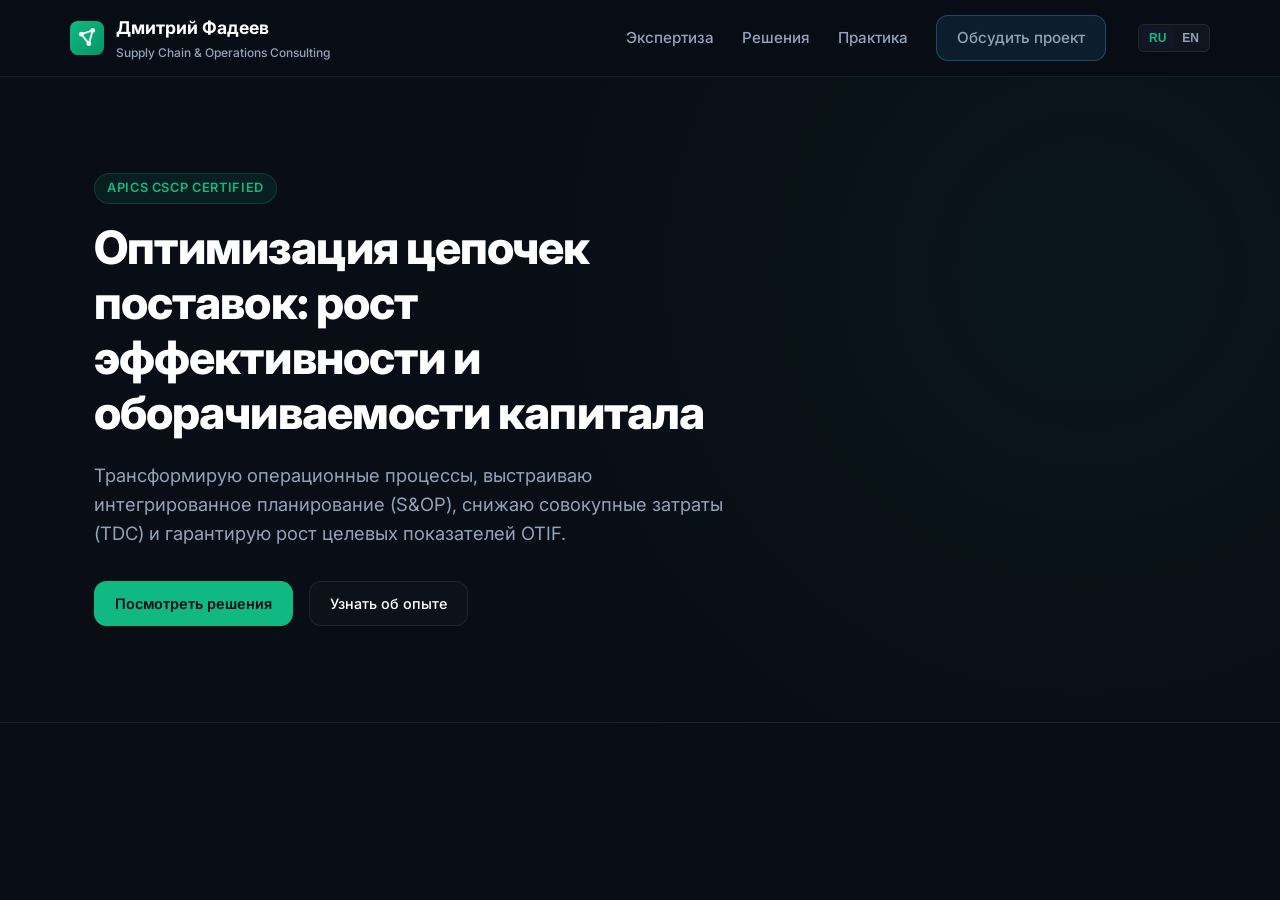
==== index.html @ 3283fcc7 "Update index.html" ====
<!doctype html>
<html lang="ru" data-theme="dark">
<head>
  <meta charset="utf-8">
  <meta name="viewport" content="width=device-width, initial-scale=1.0, maximum-scale=5.0">
  <title>Дмитрий Фадеев — Эксперт по цепочкам поставок | APICS CSCP</title>
  <meta name="description" content="Профессиональный консалтинг в области Supply Chain, S&amp;OP и операционного менеджмента для крупного бизнеса.">
  
  <meta property="og:type" content="website">
  <meta property="og:title" content="Дмитрий Фадеев — Эксперт по цепочкам поставок | APICS CSCP">
  <meta property="og:description" content="Профессиональный консалтинг в области Supply Chain, S&amp;OP и операционного менеджмента для крупного бизнеса.">
  <meta property="og:url" content="https://dmitryfadeev.pro">
  <meta property="og:image" content="https://dmitryfadeev.pro/assets/images/photo.jpg">

  <script type="application/ld+json">
  {
    "@context": "https://schema.org",
    "@type": "Person",
    "name": "Дмитрий Фадеев",
    "jobTitle": "Supply Chain & Operations Consultant",
    "url": "https://dmitryfadeev.pro",
    "sameAs": [
      "https://www.linkedin.com/in/dmitryfadeev/",
      "https://t.me/dmitryfadeevpro"
    ],
    "hasCredential": {
      "@type": "EducationalOccupationalCredential",
      "credentialCategory": "Certification",
      "name": "APICS CSCP (Certified Supply Chain Professional)"
    }
  }
  </script>

  <link rel="icon" href="assets/images/favicon.svg" type="image/svg+xml">
  <link rel="preconnect" href="https://fonts.googleapis.com">
  <link rel="preconnect" href="https://fonts.gstatic.com" crossorigin>
  <link href="https://fonts.googleapis.com/css2?family=Inter:wght@400;500;600;700;800&display=swap" rel="stylesheet">
  
  <link rel="stylesheet" href="assets/style.css">
</head>
<body>

<header class="header">
  <div class="container header__row">
    <div class="brand">
      <svg class="brand__logo" xmlns="http://www.w3.org/2000/svg" viewBox="0 0 36 36" width="36" height="36">
        <rect width="36" height="36" rx="8" fill="url(#grad)" />
        <path d="M12 14 L24 10 L20 24 Z" fill="none" stroke="#ffffff" stroke-width="2" stroke-linejoin="round"/>
        <circle class="node-dot node-1" cx="12" cy="14" r="2.5" fill="#ffffff" />
        <circle class="node-dot node-2" cx="24" cy="10" r="2.5" fill="#ffffff" />
        <circle class="node-dot node-3" cx="20" cy="24" r="2.5" fill="#ffffff" />
        <defs>
          <linearGradient id="grad" x1="0%" y1="0%" x2="100%" y2="100%">
            <stop offset="0%" stop-color="#10b981" />
            <stop offset="100%" stop-color="#059669" />
          </linearGradient>
        </defs>
      </svg>
      <div class="brand__text">
        <strong class="brand__name" data-i18n="brandName">Дмитрий Фадеев</strong>
        <span class="brand__role">Supply Chain &amp; Operations Consulting</span>
      </div>
    </div>
    
    <nav id="nav" class="nav">
      <div class="nav__links">
        <a href="#expertise" data-i18n="navExpertise">Экспертиза</a>
        <a href="#solutions" data-i18n="navSolutions">Решения</a>
        <a href="#practice" data-i18n="navPractice">Практика</a>
        <a href="#contact" class="btn btn--primary" data-i18n="navContact">Обсудить проект</a>
      </div>
    </nav>

    <div class="header__actions">
      <div class="lang-switch" role="group" aria-label="Language switch">
        <button class="lang" data-lang="ru" aria-pressed="true">RU</button>
        <button class="lang" data-lang="en" aria-pressed="false">EN</button>
      </div>
      <button class="burger" aria-label="Открыть меню" aria-expanded="false" aria-controls="nav">
        <span></span><span></span><span></span>
      </button>
    </div>
  </div>
</header>

<main id="main">
  <section class="hero">
    <div class="container hero__grid">
      <div class="hero__text">
        <div class="badge">APICS CSCP Certified</div>
        <h1 data-i18n="heroTitle">Оптимизация цепочек поставок: рост эффективности и оборачиваемости капитала</h1>
        <p class="lead" data-i18n="heroLead">Трансформирую операционные процессы, выстраиваю интегрированное планирование (S&amp;OP), снижаю совокупные затраты (TDC) и гарантирую рост целевых показателей OTIF.</p>
        <div class="hero__actions">
          <a href="#solutions" class="btn btn--accent" data-i18n="heroBtn">Посмотреть решения</a>
          <a href="#expertise" class="btn" data-i18n="heroBtnSub">Узнать об опыте</a>
        </div>
      </div>
      <div class="hero__media">
        <img src="assets/images/photo.jpg" alt="Дмитрий Фадеев" class="photo small" loading="eager" width="4
---- assets/style.css ----
:root {
  --bg: #090d16;
  --panel: #111726;
  --panel-hover: #151e33;
  --text: #f1f5f9;
  --muted: #94a3b8;
  --brand: #10b981; /* Изумрудный APICS */
  --accent: #38bdf8; /* Стальной синий */
  --border: rgba(255, 255, 255, 0.08);
  --radius: 12px;
  --shadow: 0 10px 30px rgba(0, 0, 0, 0.5);
  --transition: all 0.25s cubic-bezier(0.16, 1, 0.3, 1);
}

* { 
  box-sizing: border-box; 
  -webkit-tap-highlight-color: transparent;
}

html, body {
  width: 100%;
  max-width: 100%;
  overflow-x: hidden; /* Блокировка горизонтального скролла */
  margin: 0;
  padding: 0;
  background-color: var(--bg);
  color: var(--text);
  font-family: "Inter", system-ui, -apple-system, BlinkMacSystemFont, sans-serif;
  font-size: 16px;
  line-height: 1.6;
  -webkit-font-smoothing: antialiased;
}

/* Безопасное отключение скролла фона мобильного меню */
body.no-scroll { 
  overflow: hidden; 
}
html:has(body.no-scroll) {
  overflow: hidden;
}

a { color: var(--accent); text-decoration: none; transition: var(--transition); }
a:hover { color: var(--brand); }

.container { 
  max-width: 1140px; 
  margin: 0 auto; 
  padding: 0 24px; 
  width: 100%;
}

/* Шапка сайта */
.header {
  position: sticky;
  top: 0;
  background: rgba(9, 13, 22, 0.85);
  backdrop-filter: blur(20px);
  -webkit-backdrop-filter: blur(20px);
  border-bottom: 1px solid var(--border);
  z-index: 100;
  width: 100%;
}
.header__row { display: flex; justify-content: space-between; align-items: center; padding: 14px 0; }
.brand { display: flex; align-items: center; gap: 12px; max-width: 50%; min-width: 0; }
.brand__logo { width: 34px; height: 34px; flex-shrink: 0; }
.brand__text { min-width: 0; }
.brand__name { display: block; font-size: 1.1rem; font-weight: 700; color: #fff; white-space: nowrap; overflow: hidden; text-overflow: ellipsis; }
.brand__role { color: var(--muted); font-size: 0.75rem; font-weight: 500; display: block; margin-top: 1px; white-space: nowrap; overflow: hidden; text-overflow: ellipsis; }

/* Контейнер элементов управления в шапке (языки и бургер) */
.header__actions {
  display: flex;
  align-items: center;
  gap: 16px;
  flex-shrink: 0;
  z-index: 102;
}

/* Навигация десктоп */
.nav { display: flex; gap: 32px; align-items: center; margin-left: auto; margin-right: 32px; }
.nav__links { display: flex; gap: 28px; align-items: center; }
.nav__links a { color: var(--muted); font-weight: 500; font-size: 0.95rem; white-space: nowrap; }
.nav__links a:hover { color: #fff; }

/* Кнопки */
.btn {
  display: inline-flex;
  align-items: center;
  justify-content: center;
  padding: 10px 20px;
  border-radius: var(--radius);
  border: 1px solid var(--border);
  background: rgba(255,255,255,0.02);
  color: #fff;
  font-size: 0.9rem;
  font-weight: 500;
  cursor: pointer;
  transition: var(--transition);
  white-space: nowrap;
}
.btn:hover { background: rgba(255,255,255,0.08); border-color: var(--muted); }
.btn--primary { background: rgba(56, 189, 248, 0.1); border-color: rgba(56, 189, 248, 0.3); color: var(--accent); }
.btn--primary:hover { background: var(--accent); color: var(--bg); border-color: var(--accent); }
.btn--accent { background: var(--brand); border-color: var(--brand); color: var(--bg); font-weight: 600; }
.btn--accent:hover { background: #34d399; border-color: #34d399; transform: translateY(-1px); }

/* Переключатель языков */
.lang-switch { display: flex; background: rgba(255,255,255,0.04); padding: 2px; border-radius: 6px; border: 1px solid var(--border); flex-shrink: 0; }
.lang { background: transparent; border: none; color: var(--muted); cursor: pointer; font-size: 0.75rem; font-weight: 700; padding: 4px 8px; border-radius: 4px; }
.lang[aria-pressed="true"] { background: var(--panel); color: var(--brand); }

/* Кнопка-Бургер */
.burger { 
  display: none; 
  flex-direction: column; 
  justify-content: space-between; 
  width: 24px; 
  height: 18px; 
  background: transparent; 
  border: none; 
  cursor: pointer; 
  padding: 0; 
  z-index: 101; 
  flex-shrink: 0;
}
.burger span { width: 100%; height: 2px; background-color: #fff; transition: var(--transition); transform-origin: left center; }
.burger.open span:nth-child(1) { transform: rotate(45deg) translateY(-2px); }
.burger.open span:nth-child(2) { opacity: 0; transform: scale(0); }
.burger.open span:nth-child(3) { transform: rotate(-45deg) translateY(2px); }

/* Hero Секция */
.hero { padding: 96px 0; background: radial-gradient(circle at 85% 30%, rgba(16, 185, 129, 0.05), transparent 50%); border-bottom: 1px solid var(--border); overflow: hidden; }
.hero__grid { display: grid; grid-template-columns: 1.25fr 0.75fr; gap: 48px; align-items: center; }
.badge { display: inline-block; background: rgba(16, 185, 129, 0.1); border: 1px solid rgba(16, 185, 129, 0.2); color: var(--brand); font-size: 0.8rem; font-weight: 600; text-transform: uppercase; letter-spacing: 0.05em; padding: 4px 12px; border-radius: 20px; margin-bottom: 16px; }
.hero h1 { font-size: clamp(26px, 4.2vw, 46px); font-weight: 800; line-height: 1.2; color: #fff; margin: 0 0 20px 0; letter-spacing: -0.02em; }
.lead { font-size: 1.15rem; color: var(--muted); margin: 0 0 32px 0; }
.hero__actions { display: flex; gap: 16px; flex-wrap: wrap; }

/* Фотография в блоке Hero */
.photo { width: 100%; height: auto; border-radius: var(--radius); border: 1px solid var(--border); box-shadow: var(--shadow); }
.photo.small {
  max-width: 380px;
  width: 100%;
  justify-self: center;
  border-radius: var(--radius);
  border: 1px solid var(--border);
  box-shadow: var(--shadow);
  
  /* Программная посадка фотографии в общую темную палитру сайта */
  filter: contrast(1.05) brightness(0.95) saturate(0.95);
  background-color: var(--panel);
  transition: var(--transition);
}

/* Эффект легкого объема и свечения при наведении на Hero-блок */
.hero:hover .photo.small {
  transform: translateY(-2px);
  border-color: rgba(56, 189, 248, 0.2);
  box-shadow: 0 15px 40px rgba(0, 0, 0, 0.7), 0 0 20px rgba(16, 185, 129, 0.05);
}

/* Общие секции */
.section { padding: 96px 0; overflow: hidden; }
.section.alt { background-color: #0d1321; border-top: 1px solid var(--border); border-bottom: 1px solid var(--border); }
.section h2 { font-size: 2.2rem; font-weight: 800; color: #fff; margin: 0 0 48px 0; letter-spacing: -0.01em; position: relative; }
.section h2::after { content: ''; position: absolute; left: 0; bottom: -10px; width: 32px; height: 3px; background: var(--brand); }

/* Экспертиза */
.expertise-grid { display: grid; grid-template-columns: 1fr 1fr; gap: 48px; align-items: center; }
.expertise-text p { font-size: 1.1rem; color: #cbd5e1; margin: 0 0 24px 0; }
.certification-badge { background: var(--panel); border: 1px solid var(--border); padding: 20px; border-radius: var(--radius); border-left: 4px solid var(--brand); font-size: 0.95rem; }
.stats-grid { display: grid; grid-template-columns: 1fr 1fr; gap: 16px; }
.stat-card { background: var(--panel); border: 1px solid var(--border); padding: 24px; border-radius: var(--radius); text-align: center; }
.stat-num { display: block; font-size: 2.2rem; font-weight: 800; color: var(--accent); margin-bottom: 4px; }
.stat-desc { font-size: 0.85rem; color: var(--muted); font-weight: 500; text-transform: uppercase; letter-spacing: 0.02em; }

/* Карточки решений */
.cards { display: grid; grid-template-columns: repeat(3, 1fr); gap: 24px; }
.card { background: var(--panel); border: 1px solid var(--border); border-radius: var(--radius); padding: 32px; transition: var(--transition); display: flex; flex-direction: column; gap: 16px; min-width: 0; }
.card:hover { transform: translateY(-4px); border-color: rgba(56, 189, 248, 0.25); background: var(--panel-hover); box-shadow: var(--shadow); }
.card__header { display: flex; align-items: center; gap: 12px; }
.card__icon { font-size: 1.5rem; flex-shrink: 0; }
.card h3 { margin: 0; font-size: 1.25rem; font-weight: 700; color: #fff; letter-spacing: -0.01em; }
.card__text { margin: 0; font-size: 0.95rem; color: #cbd5e1; line-height: 1.5; }

/* Блог */
.blog-cards .card { cursor: pointer; }
.blog-cards .card h3 { color: var(--accent); }
.blog-cards .card:hover h3 { color: #fff; }
.post-meta { color: var(--muted); font-size: 0.8rem; font-weight: 600; text-transform: uppercase; letter-spacing: 0.05em; margin: 0; }

/* Блок контактов (CTA) */
.cta-block { display: grid; grid-template-columns: 1fr 1fr; gap: 48px; align-items: center; background: var(--panel); border: 1px solid var(--border); padding: 48px; border-radius: var(--radius); }
.cta-text h2 { margin-bottom: 16px; }
.cta-text h2::after { display: none; }
.cta-text p { margin: 0; color: #cbd5e1; font-size: 1.1rem; }
.contacts-wrapper { font-style: normal; min-width: 0; }
.contacts-list { list-style: none; padding: 0; margin: 0; display: flex; flex-direction: column; gap: 16px; }
.contacts-list li { min-width: 0; overflow: hidden; text-overflow: ellipsis; }
.contacts-list li a { font-size: 1.15rem; font-weight: 600; color: #fff; display: inline-flex; align-items: center; gap: 12px; max-width: 100%; }
.contacts-list li a:hover { color: var(--accent); }

/* Модальные окна (Блог) */
.modal { position: fixed; inset: 0; background: rgba(5, 8, 15, 0.85); backdrop-filter: blur(12px); display: none; align-items: center; justify-content: center; padding: 16px; z-index: 200; }
.modal[aria-hidden="false"] { display: flex; }
.modal__dialog { max-width: 740px; width: 100%; background: var(--panel); border: 1px solid var(--border); border-radius: var(--radius); padding: 40px; position: relative; max-height: 85vh; overflow-y: auto; box-shadow: var(--shadow); }
.modal__close { position: absolute; top: 16px; right: 16px; background: transparent; border: none; color: var(--muted); font-size: 28px; cursor: pointer; line-height: 1; }
.modal__close:hover { color: #fff; }

/* Футер */
.footer { border-top: 1px solid var(--border); padding: 24px 0; color: var(--muted); font-size: 0.85rem; background: #060910; width: 100%; }
.footer__row-bot { display: flex; justify-content: space-between; align-items: center; gap: 16px; }

/* ---------------------------------------------------------------------- */
/* МЕДИА-ЗАПРОСЫ: ПОЛНАЯ АДАПТИВНОСТЬ И ИСПРАВЛЕНИЕ ВЫЛЕТОВ               */
/* ---------------------------------------------------------------------- */

@media (max-width: 1024px) {
  .hero__grid { grid-template-columns: 1fr; text-align: center; gap: 40px; }
  .hero__actions { justify-content: center; }
  .photo.small { max-width: 320px; }
  
  .expertise-grid { grid-template-columns: 1fr; gap: 40px; }
  .stats-grid { gap: 16px; }
  
  .cards { grid-template-columns: repeat(2, 1fr); gap: 20px; }
  
  .cta-block { grid-template-columns: 1fr; text-align: center; gap: 32px; padding: 32px; }
  .contacts-list { align-items: center; }
  
  .section h2::after { left: 50%; transform: translateX(-50%); }
}

@media (max-width: 768px) {
  .section { padding: 64px 0; }
  .burger { display: flex; }
  
  /* Корректируем пропорции шапки на планшетах, чтобы текст и меню не дрались за пиксели */
  .brand {
    max-width: 65%; /* Даем больше места под текстовый заголовок */
    flex-shrink: 1;  /* Разрешаем названию бренда сжиматься */
  }

  .header__actions {
    gap: 10px; /* Сужаем отступ между языками и бургером */
    flex-shrink: 0; /* Запрещаем кнопкам меню сжиматься или переноситься */
  }
  
  /* Мобильное меню: выдвижная панель справа */
  .nav { 
    position: fixed; 
    top: 0; 
    right: -100%; 
    width: 290px; 
    height: 100vh; 
    background: #0b111e; 
    border-left: 1px solid var(--border); 
    flex-direction: column; 
    align-items: stretch; 
    padding: 90px 24px 40px 24px; 
    gap: 36px; 
    box-shadow: var(--shadow);
    transition: right 0.3s cubic-bezier(0.16, 1, 0.3, 1);
    z-index: 100;
    margin: 0;
  }
  .nav.open { right: 0; }
  
  /* Увеличение области клика (Touch Targets) для мобильных пользователей */
  .nav__links { flex-direction: column; align-items: flex-start; gap: 16px; width: 100%; }
  .nav__links a { font-size: 1.1rem; width: 100%; display: block; padding: 12px 0; }
  .nav__links .btn { text-align: center; width: 100%; padding: 14px; margin-top: 4px; display: flex; }
  
  .lang-switch { justify-content: center; width: auto; margin-top: 0; padding: 2px; }
  .lang { flex: none; padding: 4px 8px; font-size: 0.75rem; }

  .footer__row-bot { flex-direction: column; text-align: center; gap: 8px; }
}

@media (max-width: 640px) {
  .container { padding: 0 16px; }
  .hero { padding: 48px 0 32px 0; }
  .hero h1 { font-size: 24px; }
  .lead { font-size: 1rem; margin-bottom: 24px; }
  .hero__actions { flex-direction: column; gap: 10px; width: 100%; }
  .hero__actions .btn { width: 100%; }
  
  .section h2 { font-size: 1.6rem; margin-bottom: 36px; }
  
  .stats-grid { grid-template-columns: 1fr; gap: 12px; width: 100%; }
  .stat-card { padding: 20px; }
  
  .cards { grid-template-columns: 1fr; gap: 16px; width: 100%; }
  .card { padding: 20px; }
  
  .modal__dialog { padding: 32px 16px 24px 16px; }
  .cta-block { padding: 24px 16px; }
  
  /* Перенос контактов на узких экранах без поломки верстки */
  .contacts-list li a { font-size: 1rem; flex-wrap: wrap; justify-content: center; word-break: break-word; }

  /* Жёсткие правила безопасности для заголовка на смартфонах */
  .brand {
    max-width: 60%;
    gap: 8px; /* Немного прижимаем логотип к тексту */
  }
  
  .brand__logo {
    width: 30px;  /* Компактный логотип */
    height: 30px;
  }

  .brand__name {
    font-size: 0.95rem; /* Аккуратный размер шрифта для мобильных */
    white-space: nowrap;
    overflow: hidden;
    text-overflow: ellipsis; /* Защита: уходит в три точки в экстремальных условиях, не ломая шапку */
  }

  .brand__role {
    font-size: 0.65rem; /* Компактное описание роли под именем */
  }
  
  .lang {
    padding: 4px 6px;
    font-size: 0.7rem;
  }
}

/* --- Микроанимация логотипа «Узлы сети» при наведении (Десктоп) --- */
.node-dot {
  transition: r 0.3s ease, fill 0.3s ease;
}

.brand__logo:hover .node-dot {
  animation: supplyPulse 1.8s infinite ease-in-out;
}

.brand__logo:hover .node-1 {
  animation-delay: 0s;
}
.brand__logo:hover .node-2 {
  animation-delay: 0.4s;
}
.brand__logo:hover .node-3 {
  animation-delay: 0.8s;
}

@keyframes supplyPulse {
  0%, 100% {
    r: 2.5;
    fill: #ffffff;
  }
  50% {
    r: 3.8;
    fill: var(--accent); /* Вспышка стального синего акцента */
  }
}
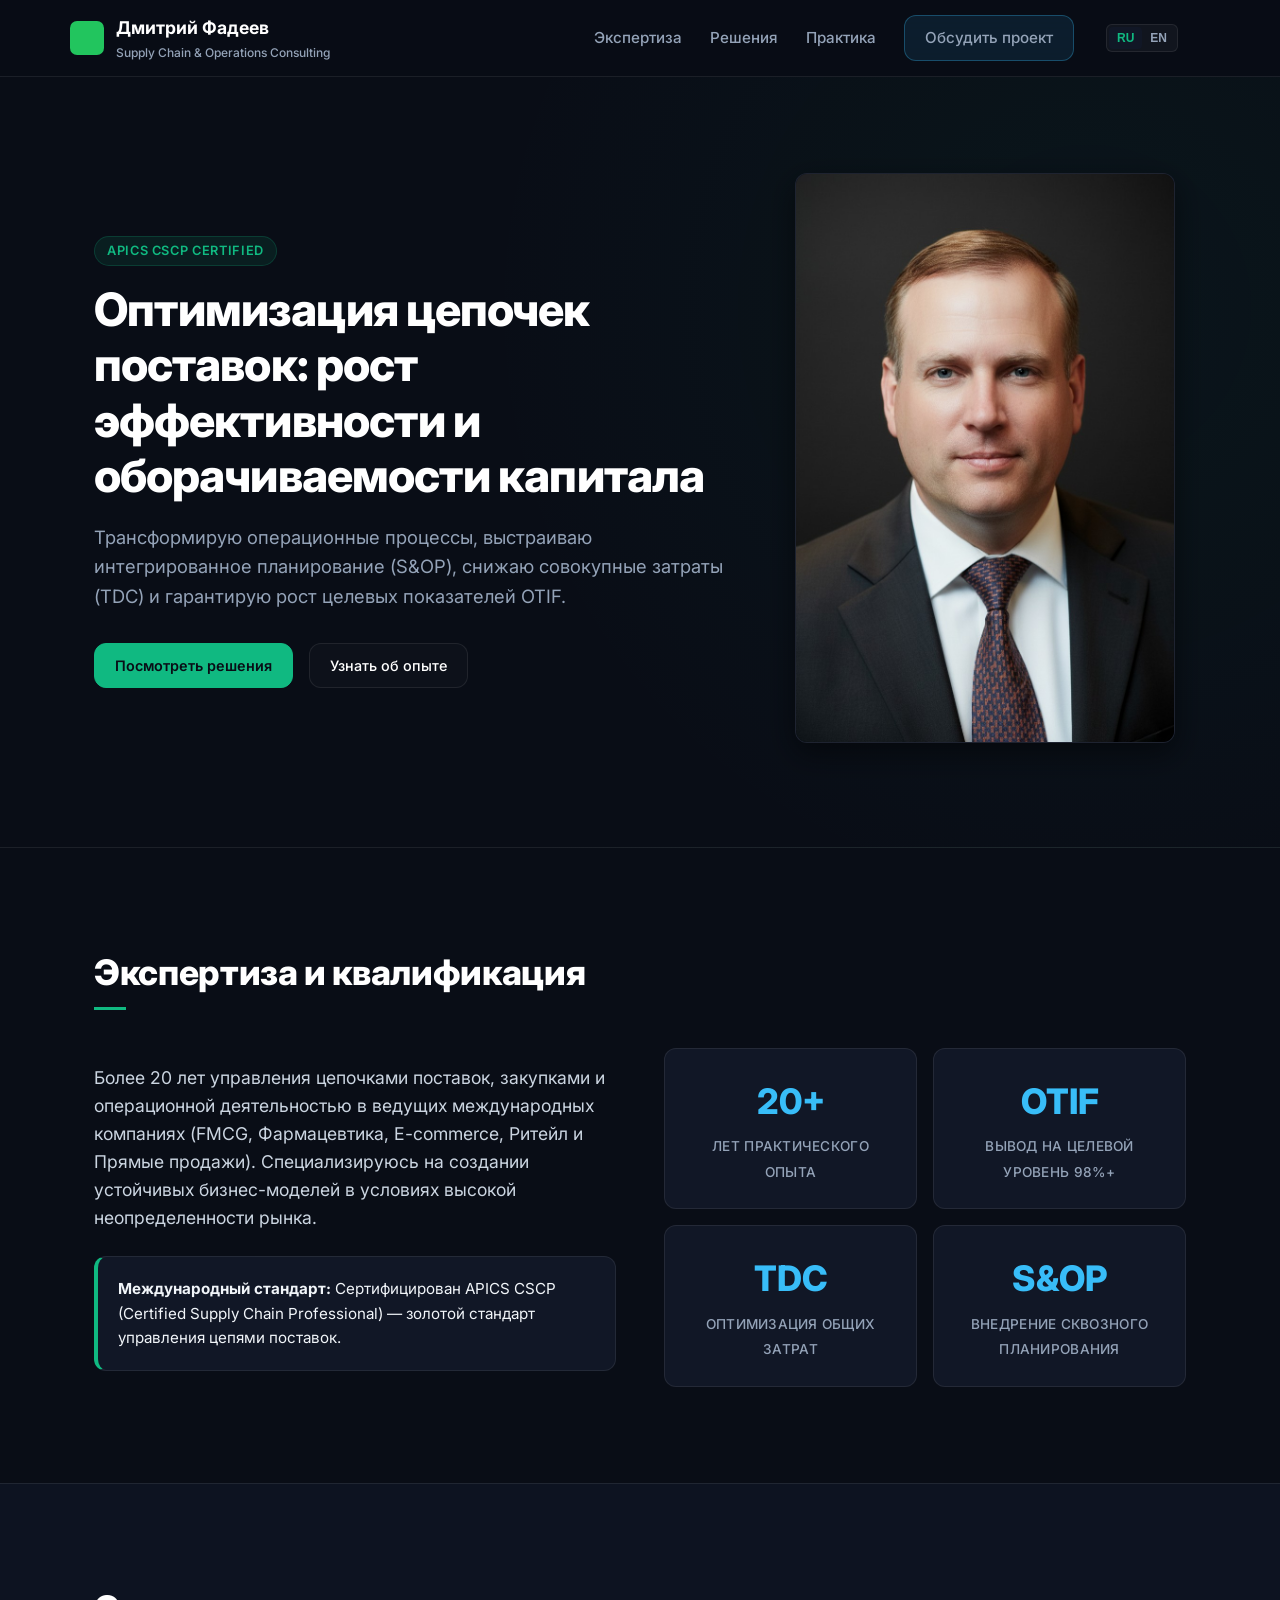
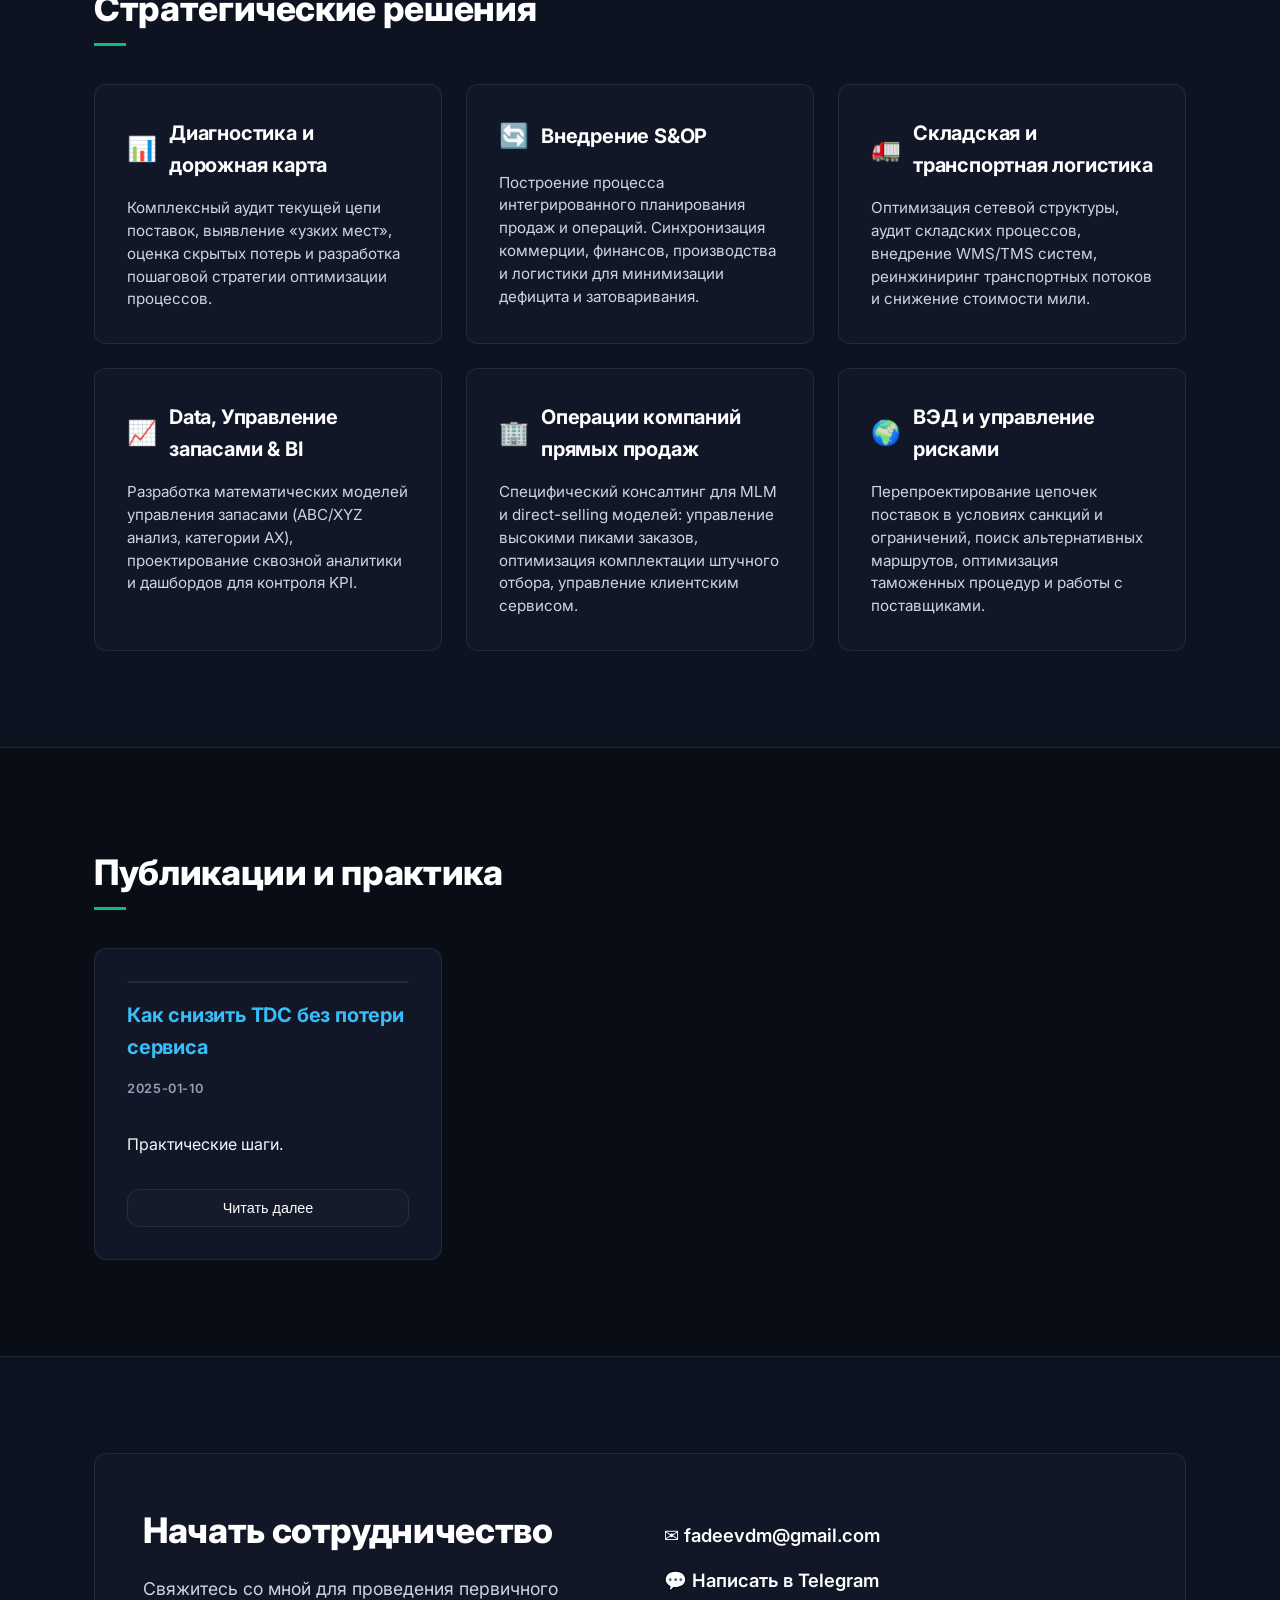
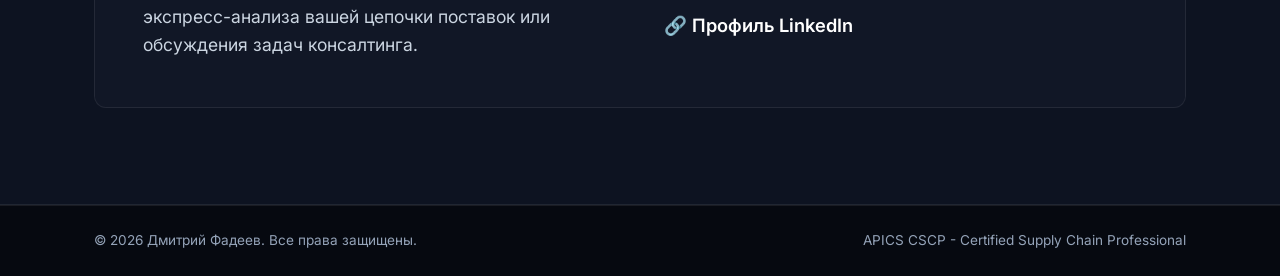
==== commit 585b72f0: "Add files via upload" ====
--- a/index.html
+++ b/index.html
@@ -2,36 +2,27 @@
 <html lang="ru" data-theme="dark">
 <head>
   <meta charset="utf-8">
-  <meta name="viewport" content="width=device-width, initial-scale=1.0, maximum-scale=5.0">
+  <meta name="viewport" content="width=device-width,initial-scale=1">
   <title>Дмитрий Фадеев — Эксперт по цепочкам поставок | APICS CSCP</title>
   <meta name="description" content="Профессиональный консалтинг в области Supply Chain, S&amp;OP и операционного менеджмента для крупного бизнеса.">
   
+  <!-- Open Graph / Facebook / LinkedIn -->
   <meta property="og:type" content="website">
-  <meta property="og:title" content="Дмитрий Фадеев — Эксперт по цепочкам поставок | APICS CSCP">
-  <meta property="og:description" content="Профессиональный консалтинг в области Supply Chain, S&amp;OP и операционного менеджмента для крупного бизнеса.">
-  <meta property="og:url" content="https://dmitryfadeev.pro">
+  <meta property="og:url" content="https://dmitryfadeev.pro/">
+  <meta property="og:title" content="Дмитрий Фадеев — Консалтинг в Supply Chain">
+  <meta property="og:description" content="Оптимизация цепочек поставок, внедрение S&amp;OP, снижение TDC, повышение OTIF. 20+ лет опыта.">
   <meta property="og:image" content="https://dmitryfadeev.pro/assets/images/photo.jpg">
 
-  <script type="application/ld+json">
-  {
-    "@context": "https://schema.org",
-    "@type": "Person",
-    "name": "Дмитрий Фадеев",
-    "jobTitle": "Supply Chain & Operations Consultant",
-    "url": "https://dmitryfadeev.pro",
-    "sameAs": [
-      "https://www.linkedin.com/in/dmitryfadeev/",
-      "https://t.me/dmitryfadeevpro"
-    ],
-    "hasCredential": {
-      "@type": "EducationalOccupationalCredential",
-      "credentialCategory": "Certification",
-      "name": "APICS CSCP (Certified Supply Chain Professional)"
-    }
-  }
-  </script>
+  <!-- Twitter -->
+  <meta property="twitter:card" content="summary_large_image">
+  <meta property="twitter:url" content="https://dmitryfadeev.pro/">
+  <meta property="twitter:title" content="Дмитрий Фадеев — Консалтинг в Supply Chain">
+  <meta property="twitter:description" content="Оптимизация цепочек поставок, внедрение S&amp;OP, снижение TDC, повышение OTIF. 20+ лет опыта.">
+  <meta property="twitter:image" content="https://dmitryfadeev.pro/assets/images/photo.jpg">
 
   <link rel="icon" href="assets/images/favicon.svg" type="image/svg+xml">
+  
+  <!-- Подключение премиального бизнес-шрифта Inter -->
   <link rel="preconnect" href="https://fonts.googleapis.com">
   <link rel="preconnect" href="https://fonts.gstatic.com" crossorigin>
   <link href="https://fonts.googleapis.com/css2?family=Inter:wght@400;500;600;700;800&display=swap" rel="stylesheet">
@@ -43,24 +34,15 @@
 <header class="header">
   <div class="container header__row">
     <div class="brand">
-      <svg class="brand__logo" xmlns="http://www.w3.org/2000/svg" viewBox="0 0 36 36" width="36" height="36">
-        <rect width="36" height="36" rx="8" fill="url(#grad)" />
-        <path d="M12 14 L24 10 L20 24 Z" fill="none" stroke="#ffffff" stroke-width="2" stroke-linejoin="round"/>
-        <circle class="node-dot node-1" cx="12" cy="14" r="2.5" fill="#ffffff" />
-        <circle class="node-dot node-2" cx="24" cy="10" r="2.5" fill="#ffffff" />
-        <circle class="node-dot node-3" cx="20" cy="24" r="2.5" fill="#ffffff" />
-        <defs>
-          <linearGradient id="grad" x1="0%" y1="0%" x2="100%" y2="100%">
-            <stop offset="0%" stop-color="#10b981" />
-            <stop offset="100%" stop-color="#059669" />
-          </linearGradient>
-        </defs>
-      </svg>
+      <img class="brand__logo" src="assets/images/favicon.svg" alt="Логотип" width="36" height="36">
       <div class="brand__text">
         <strong class="brand__name" data-i18n="brandName">Дмитрий Фадеев</strong>
         <span class="brand__role">Supply Chain &amp; Operations Consulting</span>
       </div>
     </div>
+    <button class="burger" aria-label="Открыть меню" aria-expanded="false" aria-controls="nav">
+      <span></span><span></span><span></span>
+    </button>
     
     <nav id="nav" class="nav">
       <div class="nav__links">
@@ -69,17 +51,11 @@
         <a href="#practice" data-i18n="navPractice">Практика</a>
         <a href="#contact" class="btn btn--primary" data-i18n="navContact">Обсудить проект</a>
       </div>
-    </nav>
-
-    <div class="header__actions">
       <div class="lang-switch" role="group" aria-label="Language switch">
         <button class="lang" data-lang="ru" aria-pressed="true">RU</button>
         <button class="lang" data-lang="en" aria-pressed="false">EN</button>
       </div>
-      <button class="burger" aria-label="Открыть меню" aria-expanded="false" aria-controls="nav">
-        <span></span><span></span><span></span>
-      </button>
-    </div>
+    </nav>
   </div>
 </header>
 
@@ -96,4 +72,166 @@
         </div>
       </div>
       <div class="hero__media">
-        <img src="assets/images/photo.jpg" alt="Дмитрий Фадеев" class="photo small" loading="eager" width="4
+        <img src="assets/images/photo.jpg" alt="Дмитрий Фадеев" class="photo small" loading="eager" width="420" height="420">
+      </div>
+    </div>
+  </section>
+
+  <section id="expertise" class="section">
+    <div class="container">
+      <h2 data-i18n="expTitle">Экспертиза и квалификация</h2>
+      <div class="expertise-grid">
+        <div class="expertise-text">
+          <p data-i18n="expText1">Более 20 лет управления цепочками поставок, закупками и операционной деятельностью в ведущих международных компаниях (FMCG, Фармацевтика, E-commerce, Ритейл и Прямые продажи). Специализируюсь на создании устойчивых бизнес-моделей в условиях высокой неопределенности рынка.</p>
+          <div class="certification-badge">
+            <strong>Международный стандарт:</strong> Сертифицирован APICS CSCP (Certified Supply Chain Professional) — золотой стандарт управления цепями поставок.
+          </div>
+        </div>
+        <div class="stats-grid">
+          <div class="stat-card">
+            <span class="stat-num">20+</span>
+            <span class="stat-desc">лет практического опыта</span>
+          </div>
+          <div class="stat-card">
+            <span class="stat-num">OTIF</span>
+            <span class="stat-desc">вывод на целевой уровень 98%+</span>
+          </div>
+          <div class="stat-card">
+            <span class="stat-num">TDC</span>
+            <span class="stat-desc">оптимизация общих затрат</span>
+          </div>
+          <div class="stat-card">
+            <span class="stat-num">S&amp;OP</span>
+            <span class="stat-desc">внедрение сквозного планирования</span>
+          </div>
+        </div>
+      </div>
+    </div>
+  </section>
+
+  <section id="solutions" class="section alt">
+    <div class="container">
+      <h2 data-i18n="solutionsTitle">Стратегические решения</h2>
+      <div class="cards">
+        <article class="card">
+          <div class="card__header">
+            <span class="card__icon">📊</span>
+            <h3>Диагностика и дорожная карта</h3>
+          </div>
+          <p class="card__text">Комплексный аудит текущей цепи поставок, выявление «узких мест», оценка скрытых потерь и разработка пошаговой стратегии оптимизации процессов.</p>
+        </article>
+
+        <article class="card">
+          <div class="card__header">
+            <span class="card__icon">🔄</span>
+            <h3>Внедрение S&amp;OP</h3>
+          </div>
+          <p class="card__text">Построение процесса интегрированного планирования продаж и операций. Синхронизация коммерции, финансов, производства и логистики для минимизации дефицита и затоваривания.</p>
+        </article>
+
+        <article class="card">
+          <div class="card__header">
+            <span class="card__icon">🚛</span>
+            <h3>Складская и транспортная логистика</h3>
+          </div>
+          <p class="card__text">Оптимизация сетевой структуры, аудит складских процессов, внедрение WMS/TMS систем, реинжиниринг транспортных потоков и снижение стоимости мили.</p>
+        </article>
+
+        <article class="card">
+          <div class="card__header">
+            <span class="card__icon">📈</span>
+            <h3>Data, Управление запасами &amp; BI</h3>
+          </div>
+          <p class="card__text">Разработка математических моделей управления запасами (ABC/XYZ анализ, категории AX), проектирование сквозной аналитики и дашбордов для контроля KPI.</p>
+        </article>
+
+        <article class="card">
+          <div class="card__header">
+            <span class="card__icon">🏢</span>
+            <h3>Операции компаний прямых продаж</h3>
+          </div>
+          <p class="card__text">Специфический консалтинг для MLM и direct-selling моделей: управление высокими пиками заказов, оптимизация комплектации штучного отбора, управление клиентским сервисом.</p>
+        </article>
+
+        <article class="card">
+          <div class="card__header">
+            <span class="card__icon">🌍</span>
+            <h3>ВЭД и управление рисками</h3>
+          </div>
+          <p class="card__text">Перепроектирование цепочек поставок в условиях санкций и ограничений, поиск альтернативных маршрутов, оптимизация таможенных процедур и работы с поставщиками.</p>
+        </article>
+      </div>
+    </div>
+  </section>
+
+  <section id="practice" class="section">
+    <div class="container">
+      <h2 data-i18n="practiceTitle">Публикации и практика</h2>
+      <div id="posts" class="cards blog-cards"></div>
+      
+      <div id="postModal" class="modal" aria-hidden="true" role="dialog" aria-labelledby="postTitle">
+        <div class="modal__dialog">
+          <button class="modal__close" aria-label="Закрыть">×</button>
+          <article id="postContent">
+            <h3 id="postTitle"></h3>
+            <p class="post-meta" id="postMeta"></p>
+            <div id="postBody"></div>
+            <section class="comments">
+              <h4 data-i18n="commentsTitle">Обсуждение публикации</h4>
+              <div id="giscus_container"></div>
+            </section>
+          </article>
+        </div>
+      </div>
+    </div>
+  </section>
+
+  <section id="contact" class="section alt">
+    <div class="container">
+      <div class="cta-block">
+        <div class="cta-text">
+          <h2 data-i18n="contactTitle">Начать сотрудничество</h2>
+          <p>Свяжитесь со мной для проведения первичного экспресс-анализа вашей цепочки поставок или обсуждения задач консалтинга.</p>
+        </div>
+        <address class="contacts-wrapper">
+          <ul class="contacts-list">
+            <li><a href="mailto:fadeevdm@gmail.com">✉️ fadeevdm@gmail.com</a></li>
+            <li><a href="https://t.me/dmitryfadeevpro" target="_blank" rel="noopener noreferrer">💬 Написать в Telegram</a></li>
+            <li><a href="https://www.linkedin.com/in/dmitryfadeev/" target="_blank" rel="noopener noreferrer">🔗 Профиль LinkedIn</a></li>
+          </ul>
+        </address>
+      </div>
+    </div>
+  </section>
+</main>
+
+<footer class="footer">
+  <div class="container footer__row-bot">
+    <span>© <span id="year">2026</span> Дмитрий Фадеев. Все права защищены.</span>
+    <span class="footer__note">APICS CSCP - Certified Supply Chain Professional</span>
+  </div>
+</footer>
+
+<script src="assets/i18n.js"></script>
+<script src="assets/blog.js"></script>
+<script>
+  document.getElementById('year').textContent = new Date().getFullYear();
+
+  const burger = document.querySelector('.burger');
+  const nav = document.getElementById('nav');
+  const navLinks = document.querySelectorAll('.nav__links a');
+
+  if (burger && nav) {
+    const toggleMenu = (state) => {
+      const isOpened = state !== undefined ? state : !nav.classList.contains('open');
+      nav.classList.toggle('open', isOpened);
+      burger.setAttribute('aria-expanded', isOpened);
+      document.body.classList.toggle('no-scroll', isOpened);
+    };
+    burger.addEventListener('click', () => toggleMenu());
+    navLinks.forEach(link => link.addEventListener('click', () => toggleMenu(false)));
+  }
+</script>
+<script src="https://identity.netlify.com/v1/netlify-identity-widget.js"></script>
+</body>
+</html>
--- a/assets/style.css
+++ b/assets/style.css
@@ -31,7 +31,6 @@
   -webkit-font-smoothing: antialiased;
 }
 
-/* Безопасное отключение скролла фона мобильного меню */
 body.no-scroll { 
   overflow: hidden; 
 }
@@ -67,7 +66,6 @@
 .brand__name { display: block; font-size: 1.1rem; font-weight: 700; color: #fff; white-space: nowrap; overflow: hidden; text-overflow: ellipsis; }
 .brand__role { color: var(--muted); font-size: 0.75rem; font-weight: 500; display: block; margin-top: 1px; white-space: nowrap; overflow: hidden; text-overflow: ellipsis; }
 
-/* Контейнер элементов управления в шапке (языки и бургер) */
 .header__actions {
   display: flex;
   align-items: center;
@@ -76,7 +74,7 @@
   z-index: 102;
 }
 
-/* Навигация десктоп */
+/* Навигация */
 .nav { display: flex; gap: 32px; align-items: center; margin-left: auto; margin-right: 32px; }
 .nav__links { display: flex; gap: 28px; align-items: center; }
 .nav__links a { color: var(--muted); font-weight: 500; font-size: 0.95rem; white-space: nowrap; }
@@ -109,7 +107,7 @@
 .lang { background: transparent; border: none; color: var(--muted); cursor: pointer; font-size: 0.75rem; font-weight: 700; padding: 4px 8px; border-radius: 4px; }
 .lang[aria-pressed="true"] { background: var(--panel); color: var(--brand); }
 
-/* Кнопка-Бургер */
+/* Бюргер меню */
 .burger { 
   display: none; 
   flex-direction: column; 
@@ -136,7 +134,7 @@
 .lead { font-size: 1.15rem; color: var(--muted); margin: 0 0 32px 0; }
 .hero__actions { display: flex; gap: 16px; flex-wrap: wrap; }
 
-/* Фотография в блоке Hero */
+/* Стилизация фотографии */
 .photo { width: 100%; height: auto; border-radius: var(--radius); border: 1px solid var(--border); box-shadow: var(--shadow); }
 .photo.small {
   max-width: 380px;
@@ -145,14 +143,10 @@
   border-radius: var(--radius);
   border: 1px solid var(--border);
   box-shadow: var(--shadow);
-  
-  /* Программная посадка фотографии в общую темную палитру сайта */
   filter: contrast(1.05) brightness(0.95) saturate(0.95);
   background-color: var(--panel);
   transition: var(--transition);
 }
-
-/* Эффект легкого объема и свечения при наведении на Hero-блок */
 .hero:hover .photo.small {
   transform: translateY(-2px);
   border-color: rgba(56, 189, 248, 0.2);
@@ -165,16 +159,47 @@
 .section h2 { font-size: 2.2rem; font-weight: 800; color: #fff; margin: 0 0 48px 0; letter-spacing: -0.01em; position: relative; }
 .section h2::after { content: ''; position: absolute; left: 0; bottom: -10px; width: 32px; height: 3px; background: var(--brand); }
 
-/* Экспертиза */
+/* Экспертиза и секции детального опыта */
 .expertise-grid { display: grid; grid-template-columns: 1fr 1fr; gap: 48px; align-items: center; }
 .expertise-text p { font-size: 1.1rem; color: #cbd5e1; margin: 0 0 24px 0; }
+
+.experience-sectors {
+  display: flex;
+  flex-direction: column;
+  gap: 16px;
+  margin: 28px 0;
+}
+.sector-item {
+  background: rgba(255, 255, 255, 0.01);
+  border: 1px solid var(--border);
+  padding: 18px;
+  border-radius: 8px;
+  transition: var(--transition);
+}
+.sector-item:hover {
+  background: rgba(255, 255, 255, 0.03);
+  border-color: rgba(56, 189, 248, 0.2);
+}
+.sector-item strong {
+  display: block;
+  font-size: 1rem;
+  color: var(--accent);
+  margin-bottom: 6px;
+}
+.sector-item p {
+  margin: 0;
+  font-size: 0.95rem;
+  color: var(--muted);
+  line-height: 1.5;
+}
+
 .certification-badge { background: var(--panel); border: 1px solid var(--border); padding: 20px; border-radius: var(--radius); border-left: 4px solid var(--brand); font-size: 0.95rem; }
 .stats-grid { display: grid; grid-template-columns: 1fr 1fr; gap: 16px; }
 .stat-card { background: var(--panel); border: 1px solid var(--border); padding: 24px; border-radius: var(--radius); text-align: center; }
 .stat-num { display: block; font-size: 2.2rem; font-weight: 800; color: var(--accent); margin-bottom: 4px; }
 .stat-desc { font-size: 0.85rem; color: var(--muted); font-weight: 500; text-transform: uppercase; letter-spacing: 0.02em; }
 
-/* Карточки решений */
+/* Решения */
 .cards { display: grid; grid-template-columns: repeat(3, 1fr); gap: 24px; }
 .card { background: var(--panel); border: 1px solid var(--border); border-radius: var(--radius); padding: 32px; transition: var(--transition); display: flex; flex-direction: column; gap: 16px; min-width: 0; }
 .card:hover { transform: translateY(-4px); border-color: rgba(56, 189, 248, 0.25); background: var(--panel-hover); box-shadow: var(--shadow); }
@@ -183,13 +208,12 @@
 .card h3 { margin: 0; font-size: 1.25rem; font-weight: 700; color: #fff; letter-spacing: -0.01em; }
 .card__text { margin: 0; font-size: 0.95rem; color: #cbd5e1; line-height: 1.5; }
 
-/* Блог */
 .blog-cards .card { cursor: pointer; }
 .blog-cards .card h3 { color: var(--accent); }
 .blog-cards .card:hover h3 { color: #fff; }
 .post-meta { color: var(--muted); font-size: 0.8rem; font-weight: 600; text-transform: uppercase; letter-spacing: 0.05em; margin: 0; }
 
-/* Блок контактов (CTA) */
+/* Контакты */
 .cta-block { display: grid; grid-template-columns: 1fr 1fr; gap: 48px; align-items: center; background: var(--panel); border: 1px solid var(--border); padding: 48px; border-radius: var(--radius); }
 .cta-text h2 { margin-bottom: 16px; }
 .cta-text h2::after { display: none; }
@@ -200,7 +224,7 @@
 .contacts-list li a { font-size: 1.15rem; font-weight: 600; color: #fff; display: inline-flex; align-items: center; gap: 12px; max-width: 100%; }
 .contacts-list li a:hover { color: var(--accent); }
 
-/* Модальные окна (Блог) */
+/* Модалки */
 .modal { position: fixed; inset: 0; background: rgba(5, 8, 15, 0.85); backdrop-filter: blur(12px); display: none; align-items: center; justify-content: center; padding: 16px; z-index: 200; }
 .modal[aria-hidden="false"] { display: flex; }
 .modal__dialog { max-width: 740px; width: 100%; background: var(--panel); border: 1px solid var(--border); border-radius: var(--radius); padding: 40px; position: relative; max-height: 85vh; overflow-y: auto; box-shadow: var(--shadow); }
@@ -212,22 +236,17 @@
 .footer__row-bot { display: flex; justify-content: space-between; align-items: center; gap: 16px; }
 
 /* ---------------------------------------------------------------------- */
-/* МЕДИА-ЗАПРОСЫ: ПОЛНАЯ АДАПТИВНОСТЬ И ИСПРАВЛЕНИЕ ВЫЛЕТОВ               */
+/* МЕДИА-ЗАПРОСЫ И ИСПРАВЛЕНИЕ СЖАТИЯ ДЛЯ СМАРТФОНОВ                      */
 /* ---------------------------------------------------------------------- */
 
 @media (max-width: 1024px) {
   .hero__grid { grid-template-columns: 1fr; text-align: center; gap: 40px; }
   .hero__actions { justify-content: center; }
   .photo.small { max-width: 320px; }
-  
   .expertise-grid { grid-template-columns: 1fr; gap: 40px; }
-  .stats-grid { gap: 16px; }
-  
   .cards { grid-template-columns: repeat(2, 1fr); gap: 20px; }
-  
   .cta-block { grid-template-columns: 1fr; text-align: center; gap: 32px; padding: 32px; }
   .contacts-list { align-items: center; }
-  
   .section h2::after { left: 50%; transform: translateX(-50%); }
 }
 
@@ -235,18 +254,11 @@
   .section { padding: 64px 0; }
   .burger { display: flex; }
   
-  /* Корректируем пропорции шапки на планшетах, чтобы текст и меню не дрались за пиксели */
-  .brand {
-    max-width: 65%; /* Даем больше места под текстовый заголовок */
-    flex-shrink: 1;  /* Разрешаем названию бренда сжиматься */
-  }
-
-  .header__actions {
-    gap: 10px; /* Сужаем отступ между языками и бургером */
-    flex-shrink: 0; /* Запрещаем кнопкам меню сжиматься или переноситься */
-  }
-  
-  /* Мобильное меню: выдвижная панель справа */
+  /* Защита шапки от наложения элементов на планшетах */
+  .brand { max-width: 65%; flex-shrink: 1; }
+  .header__actions { gap: 10px; flex-shrink: 0; }
+  
+  /* Мобильная шторка меню */
   .nav { 
     position: fixed; 
     top: 0; 
@@ -265,15 +277,12 @@
     margin: 0;
   }
   .nav.open { right: 0; }
-  
-  /* Увеличение области клика (Touch Targets) для мобильных пользователей */
   .nav__links { flex-direction: column; align-items: flex-start; gap: 16px; width: 100%; }
   .nav__links a { font-size: 1.1rem; width: 100%; display: block; padding: 12px 0; }
   .nav__links .btn { text-align: center; width: 100%; padding: 14px; margin-top: 4px; display: flex; }
   
   .lang-switch { justify-content: center; width: auto; margin-top: 0; padding: 2px; }
   .lang { flex: none; padding: 4px 8px; font-size: 0.75rem; }
-
   .footer__row-bot { flex-direction: column; text-align: center; gap: 8px; }
 }
 
@@ -284,75 +293,35 @@
   .lead { font-size: 1rem; margin-bottom: 24px; }
   .hero__actions { flex-direction: column; gap: 10px; width: 100%; }
   .hero__actions .btn { width: 100%; }
-  
   .section h2 { font-size: 1.6rem; margin-bottom: 36px; }
   
-  .stats-grid { grid-template-columns: 1fr; gap: 12px; width: 100%; }
-  .stat-card { padding: 20px; }
-  
-  .cards { grid-template-columns: 1fr; gap: 16px; width: 100%; }
+  .stats-grid { grid-template-columns: 1fr; gap: 12px; }
+  .cards { grid-template-columns: 1fr; gap: 16px; }
   .card { padding: 20px; }
+  .sector-item { padding: 14px; }
+  .sector-item strong { font-size: 0.95rem; }
+  .sector-item p { font-size: 0.88rem; }
   
   .modal__dialog { padding: 32px 16px 24px 16px; }
   .cta-block { padding: 24px 16px; }
-  
-  /* Перенос контактов на узких экранах без поломки верстки */
   .contacts-list li a { font-size: 1rem; flex-wrap: wrap; justify-content: center; word-break: break-word; }
 
-  /* Жёсткие правила безопасности для заголовка на смартфонах */
-  .brand {
-    max-width: 60%;
-    gap: 8px; /* Немного прижимаем логотип к тексту */
-  }
-  
-  .brand__logo {
-    width: 30px;  /* Компактный логотип */
-    height: 30px;
-  }
-
-  .brand__name {
-    font-size: 0.95rem; /* Аккуратный размер шрифта для мобильных */
-    white-space: nowrap;
-    overflow: hidden;
-    text-overflow: ellipsis; /* Защита: уходит в три точки в экстремальных условиях, не ломая шапку */
-  }
-
-  .brand__role {
-    font-size: 0.65rem; /* Компактное описание роли под именем */
-  }
-  
-  .lang {
-    padding: 4px 6px;
-    font-size: 0.7rem;
-  }
-}
-
-/* --- Микроанимация логотипа «Узлы сети» при наведении (Десктоп) --- */
-.node-dot {
-  transition: r 0.3s ease, fill 0.3s ease;
-}
-
-.brand__logo:hover .node-dot {
-  animation: supplyPulse 1.8s infinite ease-in-out;
-}
-
-.brand__logo:hover .node-1 {
-  animation-delay: 0s;
-}
-.brand__logo:hover .node-2 {
-  animation-delay: 0.4s;
-}
-.brand__logo:hover .node-3 {
-  animation-delay: 0.8s;
-}
+  /* Жёсткие правила безопасности для предотвращения обрезки заголовков на смартфонах */
+  .brand { max-width: 60%; gap: 8px; }
+  .brand__logo { width: 30px; height: 30px; }
+  .brand__name { font-size: 0.95rem; white-space: nowrap; overflow: hidden; text-overflow: ellipsis; }
+  .brand__role { font-size: 0.65rem; }
+  .lang { padding: 4px 6px; font-size: 0.7rem; }
+}
+
+/* Анимация пульсации логотипа */
+.node-dot { transition: r 0.3s ease, fill 0.3s ease; }
+.brand__logo:hover .node-dot { animation: supplyPulse 1.8s infinite ease-in-out; }
+.brand__logo:hover .node-1 { animation-delay: 0s; }
+.brand__logo:hover .node-2 { animation-delay: 0.4s; }
+.brand__logo:hover .node-3 { animation-delay: 0.8s; }
 
 @keyframes supplyPulse {
-  0%, 100% {
-    r: 2.5;
-    fill: #ffffff;
-  }
-  50% {
-    r: 3.8;
-    fill: var(--accent); /* Вспышка стального синего акцента */
-  }
-}
+  0%, 100% { r: 2.5; fill: #ffffff; }
+  50% { r: 3.8; fill: var(--accent); }
+}
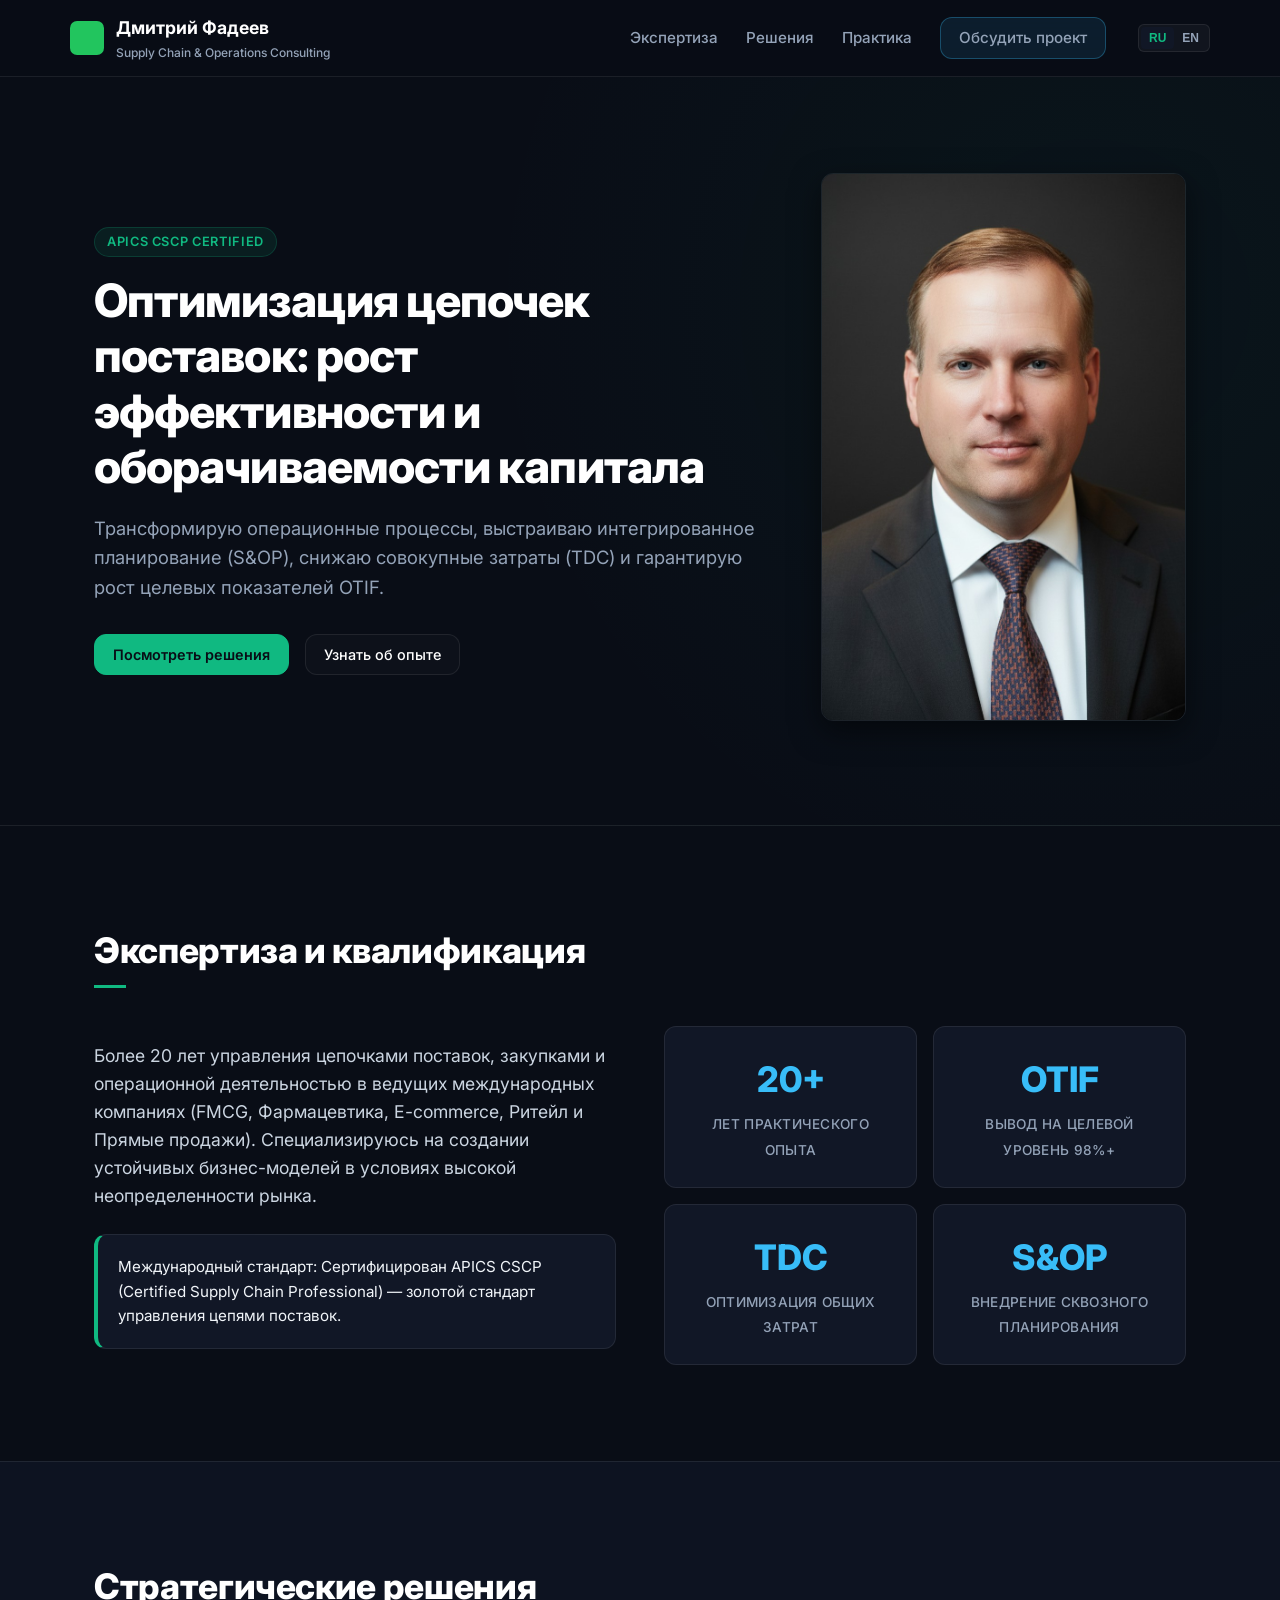
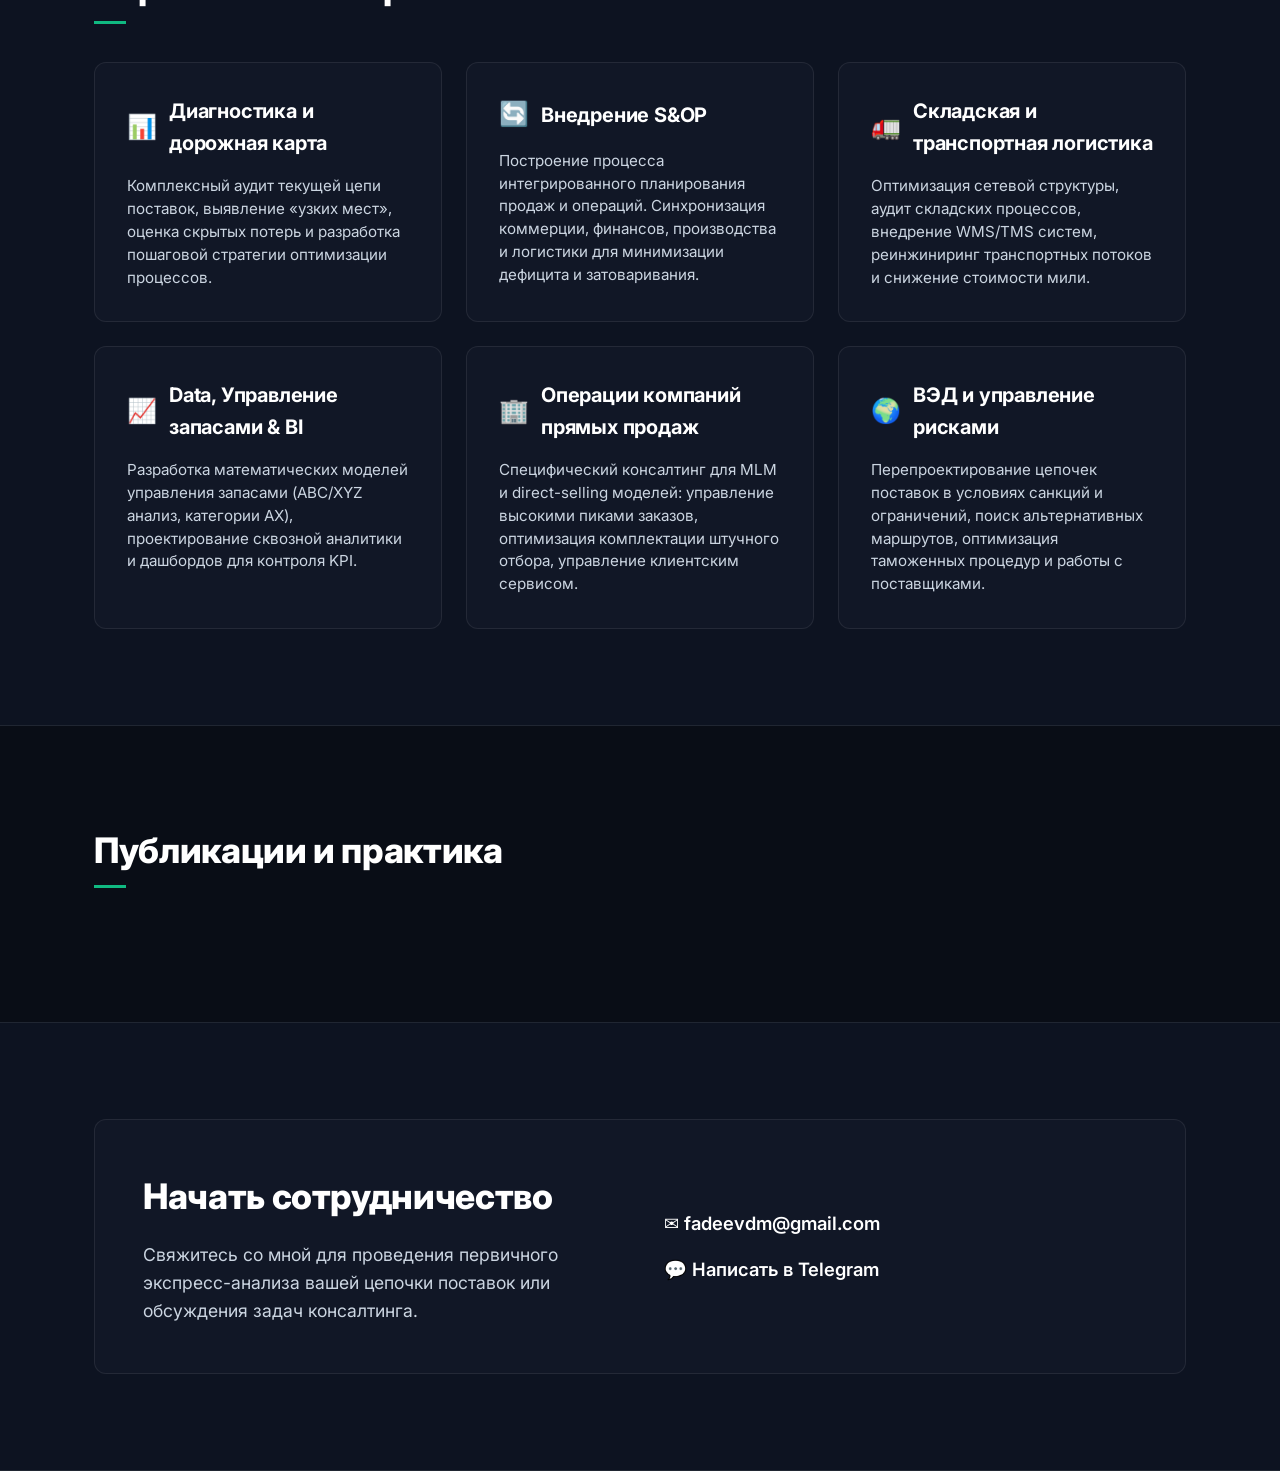
==== commit d6f84516: "Update index.html" ====
--- a/index.html
+++ b/index.html
@@ -6,14 +6,12 @@
   <title>Дмитрий Фадеев — Эксперт по цепочкам поставок | APICS CSCP</title>
   <meta name="description" content="Профессиональный консалтинг в области Supply Chain, S&amp;OP и операционного менеджмента для крупного бизнеса.">
   
-  <!-- Open Graph / Facebook / LinkedIn -->
   <meta property="og:type" content="website">
   <meta property="og:url" content="https://dmitryfadeev.pro/">
   <meta property="og:title" content="Дмитрий Фадеев — Консалтинг в Supply Chain">
   <meta property="og:description" content="Оптимизация цепочек поставок, внедрение S&amp;OP, снижение TDC, повышение OTIF. 20+ лет опыта.">
   <meta property="og:image" content="https://dmitryfadeev.pro/assets/images/photo.jpg">
 
-  <!-- Twitter -->
   <meta property="twitter:card" content="summary_large_image">
   <meta property="twitter:url" content="https://dmitryfadeev.pro/">
   <meta property="twitter:title" content="Дмитрий Фадеев — Консалтинг в Supply Chain">
@@ -22,7 +20,6 @@
 
   <link rel="icon" href="assets/images/favicon.svg" type="image/svg+xml">
   
-  <!-- Подключение премиального бизнес-шрифта Inter -->
   <link rel="preconnect" href="https://fonts.googleapis.com">
   <link rel="preconnect" href="https://fonts.gstatic.com" crossorigin>
   <link href="https://fonts.googleapis.com/css2?family=Inter:wght@400;500;600;700;800&display=swap" rel="stylesheet">
@@ -83,26 +80,26 @@
       <div class="expertise-grid">
         <div class="expertise-text">
           <p data-i18n="expText1">Более 20 лет управления цепочками поставок, закупками и операционной деятельностью в ведущих международных компаниях (FMCG, Фармацевтика, E-commerce, Ритейл и Прямые продажи). Специализируюсь на создании устойчивых бизнес-моделей в условиях высокой неопределенности рынка.</p>
-          <div class="certification-badge">
-            <strong>Международный стандарт:</strong> Сертифицирован APICS CSCP (Certified Supply Chain Professional) — золотой стандарт управления цепями поставок.
+          <div class="certification-badge" data-i18n="apicsBadge">
+            Международный стандарт: Сертифицирован APICS CSCP (Certified Supply Chain Professional) — золотой стандарт управления цепями поставок.
           </div>
         </div>
         <div class="stats-grid">
           <div class="stat-card">
-            <span class="stat-num">20+</span>
-            <span class="stat-desc">лет практического опыта</span>
+            <span class="stat-num" data-i18n="stat1Num">20+</span>
+            <span class="stat-desc" data-i18n="stat1Desc">лет практического опыта</span>
           </div>
           <div class="stat-card">
-            <span class="stat-num">OTIF</span>
-            <span class="stat-desc">вывод на целевой уровень 98%+</span>
+            <span class="stat-num" data-i18n="stat2Num">OTIF</span>
+            <span class="stat-desc" data-i18n="stat2Desc">вывод на целевой уровень 98%+</span>
           </div>
           <div class="stat-card">
-            <span class="stat-num">TDC</span>
-            <span class="stat-desc">оптимизация общих затрат</span>
+            <span class="stat-num" data-i18n="stat3Num">TDC</span>
+            <span class="stat-desc" data-i18n="stat3Desc">оптимизация общих затрат</span>
           </div>
           <div class="stat-card">
-            <span class="stat-num">S&amp;OP</span>
-            <span class="stat-desc">внедрение сквозного планирования</span>
+            <span class="stat-num" data-i18n="stat4Num">S&amp;OP</span>
+            <span class="stat-desc" data-i18n="stat4Desc">внедрение сквозного планирования</span>
           </div>
         </div>
       </div>
@@ -116,49 +113,49 @@
         <article class="card">
           <div class="card__header">
             <span class="card__icon">📊</span>
-            <h3>Диагностика и дорожная карта</h3>
+            <h3 data-i18n="srv1Title">Диагностика и дорожная карта</h3>
           </div>
-          <p class="card__text">Комплексный аудит текущей цепи поставок, выявление «узких мест», оценка скрытых потерь и разработка пошаговой стратегии оптимизации процессов.</p>
+          <p class="card__text" data-i18n="srv1Desc">Комплексный аудит текущей цепи поставок, выявление «узких мест», оценка скрытых потерь и разработка пошаговой стратегии оптимизации процессов.</p>
         </article>
 
         <article class="card">
           <div class="card__header">
             <span class="card__icon">🔄</span>
-            <h3>Внедрение S&amp;OP</h3>
+            <h3 data-i18n="srv2Title">Внедрение S&amp;OP</h3>
           </div>
-          <p class="card__text">Построение процесса интегрированного планирования продаж и операций. Синхронизация коммерции, финансов, производства и логистики для минимизации дефицита и затоваривания.</p>
+          <p class="card__text" data-i18n="srv2Desc">Построение процесса интегрированного планирования продаж и операций. Синхронизация коммерции, финансов, производства и логистики для минимизации дефицита и затоваривания.</p>
         </article>
 
         <article class="card">
           <div class="card__header">
             <span class="card__icon">🚛</span>
-            <h3>Складская и транспортная логистика</h3>
+            <h3 data-i18n="srv3Title">Складская и транспортная логистика</h3>
           </div>
-          <p class="card__text">Оптимизация сетевой структуры, аудит складских процессов, внедрение WMS/TMS систем, реинжиниринг транспортных потоков и снижение стоимости мили.</p>
+          <p class="card__text" data-i18n="srv3Desc">Оптимизация сетевой структуры, аудит складских процессов, внедрение WMS/TMS систем, реинжиниринг транспортных потоков и снижение стоимости мили.</p>
         </article>
 
         <article class="card">
           <div class="card__header">
             <span class="card__icon">📈</span>
-            <h3>Data, Управление запасами &amp; BI</h3>
+            <h3 data-i18n="srv4Title">Data, Управление запасами &amp; BI</h3>
           </div>
-          <p class="card__text">Разработка математических моделей управления запасами (ABC/XYZ анализ, категории AX), проектирование сквозной аналитики и дашбордов для контроля KPI.</p>
+          <p class="card__text" data-i18n="srv4Desc">Разработка математических моделей управления запасами (ABC/XYZ анализ, категории AX), проектирование сквозной аналитики и дашбордов для контроля KPI.</p>
         </article>
 
         <article class="card">
           <div class="card__header">
             <span class="card__icon">🏢</span>
-            <h3>Операции компаний прямых продаж</h3>
+            <h3 data-i18n="srv5Title">Операции компаний прямых продаж</h3>
           </div>
-          <p class="card__text">Специфический консалтинг для MLM и direct-selling моделей: управление высокими пиками заказов, оптимизация комплектации штучного отбора, управление клиентским сервисом.</p>
+          <p class="card__text" data-i18n="srv5Desc">Специфический консалтинг для MLM и direct-selling моделей: управление высокими пиками заказов, оптимизация комплектации штучного отбора, управление клиентским сервисом.</p>
         </article>
 
         <article class="card">
           <div class="card__header">
             <span class="card__icon">🌍</span>
-            <h3>ВЭД и управление рисками</h3>
+            <h3 data-i18n="srv6Title">ВЭД и управление рисками</h3>
           </div>
-          <p class="card__text">Перепроектирование цепочек поставок в условиях санкций и ограничений, поиск альтернативных маршрутов, оптимизация таможенных процедур и работы с поставщиками.</p>
+          <p class="card__text" data-i18n="srv6Desc">Перепроектирование цепочек поставок в условиях санкций и ограничений, поиск альтернативных маршрутов, оптимизация таможенных процедур и работы с поставщиками.</p>
         </article>
       </div>
     </div>
@@ -191,47 +188,9 @@
       <div class="cta-block">
         <div class="cta-text">
           <h2 data-i18n="contactTitle">Начать сотрудничество</h2>
-          <p>Свяжитесь со мной для проведения первичного экспресс-анализа вашей цепочки поставок или обсуждения задач консалтинга.</p>
+          <p data-i18n="contactDesc">Свяжитесь со мной для проведения первичного экспресс-анализа вашей цепочки поставок или обсуждения задач консалтинга.</p>
         </div>
         <address class="contacts-wrapper">
           <ul class="contacts-list">
             <li><a href="mailto:fadeevdm@gmail.com">✉️ fadeevdm@gmail.com</a></li>
-            <li><a href="https://t.me/dmitryfadeevpro" target="_blank" rel="noopener noreferrer">💬 Написать в Telegram</a></li>
-            <li><a href="https://www.linkedin.com/in/dmitryfadeev/" target="_blank" rel="noopener noreferrer">🔗 Профиль LinkedIn</a></li>
-          </ul>
-        </address>
-      </div>
-    </div>
-  </section>
-</main>
-
-<footer class="footer">
-  <div class="container footer__row-bot">
-    <span>© <span id="year">2026</span> Дмитрий Фадеев. Все права защищены.</span>
-    <span class="footer__note">APICS CSCP - Certified Supply Chain Professional</span>
-  </div>
-</footer>
-
-<script src="assets/i18n.js"></script>
-<script src="assets/blog.js"></script>
-<script>
-  document.getElementById('year').textContent = new Date().getFullYear();
-
-  const burger = document.querySelector('.burger');
-  const nav = document.getElementById('nav');
-  const navLinks = document.querySelectorAll('.nav__links a');
-
-  if (burger && nav) {
-    const toggleMenu = (state) => {
-      const isOpened = state !== undefined ? state : !nav.classList.contains('open');
-      nav.classList.toggle('open', isOpened);
-      burger.setAttribute('aria-expanded', isOpened);
-      document.body.classList.toggle('no-scroll', isOpened);
-    };
-    burger.addEventListener('click', () => toggleMenu());
-    navLinks.forEach(link => link.addEventListener('click', () => toggleMenu(false)));
-  }
-</script>
-<script src="https://identity.netlify.com/v1/netlify-identity-widget.js"></script>
-</body>
-</html>+            <li><a href="https://t.me/dmitryfadeevpro" target="_blank" rel="noopener noreferrer"><span data-i18n="contactTg">💬 Написать в Telegram
--- a/assets/style.css
+++ b/assets/style.css
@@ -4,25 +4,18 @@
   --panel-hover: #151e33;
   --text: #f1f5f9;
   --muted: #94a3b8;
-  --brand: #10b981; /* Изумрудный APICS */
-  --accent: #38bdf8; /* Стальной синий */
+  --brand: #10b981;
+  --accent: #38bdf8;
   --border: rgba(255, 255, 255, 0.08);
   --radius: 12px;
   --shadow: 0 10px 30px rgba(0, 0, 0, 0.5);
   --transition: all 0.25s cubic-bezier(0.16, 1, 0.3, 1);
 }
 
-* { 
-  box-sizing: border-box; 
-  -webkit-tap-highlight-color: transparent;
-}
+* { box-sizing: border-box; }
 
-html, body {
-  width: 100%;
-  max-width: 100%;
-  overflow-x: hidden; /* Блокировка горизонтального скролла */
+body {
   margin: 0;
-  padding: 0;
   background-color: var(--bg);
   color: var(--text);
   font-family: "Inter", system-ui, -apple-system, BlinkMacSystemFont, sans-serif;
@@ -31,24 +24,13 @@
   -webkit-font-smoothing: antialiased;
 }
 
-body.no-scroll { 
-  overflow: hidden; 
-}
-html:has(body.no-scroll) {
-  overflow: hidden;
-}
+body.no-scroll { overflow: hidden; }
 
 a { color: var(--accent); text-decoration: none; transition: var(--transition); }
 a:hover { color: var(--brand); }
 
-.container { 
-  max-width: 1140px; 
-  margin: 0 auto; 
-  padding: 0 24px; 
-  width: 100%;
-}
+.container { max-width: 1140px; margin: 0 auto; padding: 0 24px; }
 
-/* Шапка сайта */
 .header {
   position: sticky;
   top: 0;
@@ -57,35 +39,20 @@
   -webkit-backdrop-filter: blur(20px);
   border-bottom: 1px solid var(--border);
   z-index: 100;
-  width: 100%;
 }
 .header__row { display: flex; justify-content: space-between; align-items: center; padding: 14px 0; }
-.brand { display: flex; align-items: center; gap: 12px; max-width: 50%; min-width: 0; }
-.brand__logo { width: 34px; height: 34px; flex-shrink: 0; }
-.brand__text { min-width: 0; }
-.brand__name { display: block; font-size: 1.1rem; font-weight: 700; color: #fff; white-space: nowrap; overflow: hidden; text-overflow: ellipsis; }
-.brand__role { color: var(--muted); font-size: 0.75rem; font-weight: 500; display: block; margin-top: 1px; white-space: nowrap; overflow: hidden; text-overflow: ellipsis; }
+.brand { display: flex; align-items: center; gap: 12px; }
+.brand__logo { width: 34px; height: 34px; }
+.brand__name { display: block; font-size: 1.1rem; font-weight: 700; color: #fff; }
+.brand__role { color: var(--muted); font-size: 0.75rem; font-weight: 500; display: block; margin-top: 1px; }
 
-.header__actions {
-  display: flex;
-  align-items: center;
-  gap: 16px;
-  flex-shrink: 0;
-  z-index: 102;
-}
-
-/* Навигация */
-.nav { display: flex; gap: 32px; align-items: center; margin-left: auto; margin-right: 32px; }
+.nav { display: flex; gap: 32px; align-items: center; }
 .nav__links { display: flex; gap: 28px; align-items: center; }
-.nav__links a { color: var(--muted); font-weight: 500; font-size: 0.95rem; white-space: nowrap; }
+.nav__links a { color: var(--muted); font-weight: 500; font-size: 0.95rem; }
 .nav__links a:hover { color: #fff; }
 
-/* Кнопки */
 .btn {
-  display: inline-flex;
-  align-items: center;
-  justify-content: center;
-  padding: 10px 20px;
+  padding: 8px 18px;
   border-radius: var(--radius);
   border: 1px solid var(--border);
   background: rgba(255,255,255,0.02);
@@ -94,7 +61,6 @@
   font-weight: 500;
   cursor: pointer;
   transition: var(--transition);
-  white-space: nowrap;
 }
 .btn:hover { background: rgba(255,255,255,0.08); border-color: var(--muted); }
 .btn--primary { background: rgba(56, 189, 248, 0.1); border-color: rgba(56, 189, 248, 0.3); color: var(--accent); }
@@ -102,109 +68,43 @@
 .btn--accent { background: var(--brand); border-color: var(--brand); color: var(--bg); font-weight: 600; }
 .btn--accent:hover { background: #34d399; border-color: #34d399; transform: translateY(-1px); }
 
-/* Переключатель языков */
-.lang-switch { display: flex; background: rgba(255,255,255,0.04); padding: 2px; border-radius: 6px; border: 1px solid var(--border); flex-shrink: 0; }
+.lang-switch { display: flex; background: rgba(255,255,255,0.04); padding: 2px; border-radius: 6px; border: 1px solid var(--border); }
 .lang { background: transparent; border: none; color: var(--muted); cursor: pointer; font-size: 0.75rem; font-weight: 700; padding: 4px 8px; border-radius: 4px; }
 .lang[aria-pressed="true"] { background: var(--panel); color: var(--brand); }
 
-/* Бюргер меню */
-.burger { 
-  display: none; 
-  flex-direction: column; 
-  justify-content: space-between; 
-  width: 24px; 
-  height: 18px; 
-  background: transparent; 
-  border: none; 
-  cursor: pointer; 
-  padding: 0; 
-  z-index: 101; 
-  flex-shrink: 0;
-}
-.burger span { width: 100%; height: 2px; background-color: #fff; transition: var(--transition); transform-origin: left center; }
-.burger.open span:nth-child(1) { transform: rotate(45deg) translateY(-2px); }
-.burger.open span:nth-child(2) { opacity: 0; transform: scale(0); }
-.burger.open span:nth-child(3) { transform: rotate(-45deg) translateY(2px); }
+.burger { display: none; flex-direction: column; justify-content: space-between; width: 22px; height: 16px; background: transparent; border: none; cursor: pointer; padding: 0; z-index: 101; }
+.burger span { width: 100%; height: 2px; background-color: #fff; transition: var(--transition); }
+.burger[aria-expanded="true"] span:nth-child(1) { transform: translateY(7px) rotate(45deg); }
+.burger[aria-expanded="true"] span:nth-child(2) { opacity: 0; }
+.burger[aria-expanded="true"] span:nth-child(3) { transform: translateY(-7px) rotate(-45deg); }
 
-/* Hero Секция */
-.hero { padding: 96px 0; background: radial-gradient(circle at 85% 30%, rgba(16, 185, 129, 0.05), transparent 50%); border-bottom: 1px solid var(--border); overflow: hidden; }
-.hero__grid { display: grid; grid-template-columns: 1.25fr 0.75fr; gap: 48px; align-items: center; }
+.hero { padding: 96px 0; background: radial-gradient(circle at 85% 30%, rgba(16, 185, 129, 0.05), transparent 50%); border-bottom: 1px solid var(--border); }
+.hero__grid { display: grid; grid-template-columns: 1.3fr 0.7fr; gap: 48px; align-items: center; }
 .badge { display: inline-block; background: rgba(16, 185, 129, 0.1); border: 1px solid rgba(16, 185, 129, 0.2); color: var(--brand); font-size: 0.8rem; font-weight: 600; text-transform: uppercase; letter-spacing: 0.05em; padding: 4px 12px; border-radius: 20px; margin-bottom: 16px; }
-.hero h1 { font-size: clamp(26px, 4.2vw, 46px); font-weight: 800; line-height: 1.2; color: #fff; margin: 0 0 20px 0; letter-spacing: -0.02em; }
+.hero h1 { font-size: clamp(30px, 4.2vw, 46px); font-weight: 800; line-height: 1.2; color: #fff; margin: 0 0 20px 0; letter-spacing: -0.02em; }
 .lead { font-size: 1.15rem; color: var(--muted); margin: 0 0 32px 0; }
 .hero__actions { display: flex; gap: 16px; flex-wrap: wrap; }
+.photo { width: 100%; height: auto; border-radius: var(--radius); border: 1px solid var(--border); box-shadow: var(--shadow); }
+.photo.small { max-width: 380px; justify-self: center; }
 
-/* Стилизация фотографии */
-.photo { width: 100%; height: auto; border-radius: var(--radius); border: 1px solid var(--border); box-shadow: var(--shadow); }
-.photo.small {
-  max-width: 380px;
-  width: 100%;
-  justify-self: center;
-  border-radius: var(--radius);
-  border: 1px solid var(--border);
-  box-shadow: var(--shadow);
-  filter: contrast(1.05) brightness(0.95) saturate(0.95);
-  background-color: var(--panel);
-  transition: var(--transition);
-}
-.hero:hover .photo.small {
-  transform: translateY(-2px);
-  border-color: rgba(56, 189, 248, 0.2);
-  box-shadow: 0 15px 40px rgba(0, 0, 0, 0.7), 0 0 20px rgba(16, 185, 129, 0.05);
-}
-
-/* Общие секции */
-.section { padding: 96px 0; overflow: hidden; }
+.section { padding: 96px 0; }
 .section.alt { background-color: #0d1321; border-top: 1px solid var(--border); border-bottom: 1px solid var(--border); }
 .section h2 { font-size: 2.2rem; font-weight: 800; color: #fff; margin: 0 0 48px 0; letter-spacing: -0.01em; position: relative; }
 .section h2::after { content: ''; position: absolute; left: 0; bottom: -10px; width: 32px; height: 3px; background: var(--brand); }
 
-/* Экспертиза и секции детального опыта */
 .expertise-grid { display: grid; grid-template-columns: 1fr 1fr; gap: 48px; align-items: center; }
 .expertise-text p { font-size: 1.1rem; color: #cbd5e1; margin: 0 0 24px 0; }
-
-.experience-sectors {
-  display: flex;
-  flex-direction: column;
-  gap: 16px;
-  margin: 28px 0;
-}
-.sector-item {
-  background: rgba(255, 255, 255, 0.01);
-  border: 1px solid var(--border);
-  padding: 18px;
-  border-radius: 8px;
-  transition: var(--transition);
-}
-.sector-item:hover {
-  background: rgba(255, 255, 255, 0.03);
-  border-color: rgba(56, 189, 248, 0.2);
-}
-.sector-item strong {
-  display: block;
-  font-size: 1rem;
-  color: var(--accent);
-  margin-bottom: 6px;
-}
-.sector-item p {
-  margin: 0;
-  font-size: 0.95rem;
-  color: var(--muted);
-  line-height: 1.5;
-}
-
 .certification-badge { background: var(--panel); border: 1px solid var(--border); padding: 20px; border-radius: var(--radius); border-left: 4px solid var(--brand); font-size: 0.95rem; }
 .stats-grid { display: grid; grid-template-columns: 1fr 1fr; gap: 16px; }
 .stat-card { background: var(--panel); border: 1px solid var(--border); padding: 24px; border-radius: var(--radius); text-align: center; }
 .stat-num { display: block; font-size: 2.2rem; font-weight: 800; color: var(--accent); margin-bottom: 4px; }
 .stat-desc { font-size: 0.85rem; color: var(--muted); font-weight: 500; text-transform: uppercase; letter-spacing: 0.02em; }
 
-/* Решения */
 .cards { display: grid; grid-template-columns: repeat(3, 1fr); gap: 24px; }
-.card { background: var(--panel); border: 1px solid var(--border); border-radius: var(--radius); padding: 32px; transition: var(--transition); display: flex; flex-direction: column; gap: 16px; min-width: 0; }
+.card { background: var(--panel); border: 1px solid var(--border); border-radius: var(--radius); padding: 32px; transition: var(--transition); display: flex; flex-direction: column; gap: 16px; }
 .card:hover { transform: translateY(-4px); border-color: rgba(56, 189, 248, 0.25); background: var(--panel-hover); box-shadow: var(--shadow); }
 .card__header { display: flex; align-items: center; gap: 12px; }
-.card__icon { font-size: 1.5rem; flex-shrink: 0; }
+.card__icon { font-size: 1.5rem; }
 .card h3 { margin: 0; font-size: 1.25rem; font-weight: 700; color: #fff; letter-spacing: -0.01em; }
 .card__text { margin: 0; font-size: 0.95rem; color: #cbd5e1; line-height: 1.5; }
 
@@ -213,115 +113,46 @@
 .blog-cards .card:hover h3 { color: #fff; }
 .post-meta { color: var(--muted); font-size: 0.8rem; font-weight: 600; text-transform: uppercase; letter-spacing: 0.05em; margin: 0; }
 
-/* Контакты */
 .cta-block { display: grid; grid-template-columns: 1fr 1fr; gap: 48px; align-items: center; background: var(--panel); border: 1px solid var(--border); padding: 48px; border-radius: var(--radius); }
 .cta-text h2 { margin-bottom: 16px; }
 .cta-text h2::after { display: none; }
 .cta-text p { margin: 0; color: #cbd5e1; font-size: 1.1rem; }
-.contacts-wrapper { font-style: normal; min-width: 0; }
+.contacts-wrapper { font-style: normal; }
 .contacts-list { list-style: none; padding: 0; margin: 0; display: flex; flex-direction: column; gap: 16px; }
-.contacts-list li { min-width: 0; overflow: hidden; text-overflow: ellipsis; }
-.contacts-list li a { font-size: 1.15rem; font-weight: 600; color: #fff; display: inline-flex; align-items: center; gap: 12px; max-width: 100%; }
+.contacts-list li a { font-size: 1.15rem; font-weight: 600; color: #fff; display: inline-flex; align-items: center; gap: 8px; }
 .contacts-list li a:hover { color: var(--accent); }
 
-/* Модалки */
-.modal { position: fixed; inset: 0; background: rgba(5, 8, 15, 0.85); backdrop-filter: blur(12px); display: none; align-items: center; justify-content: center; padding: 16px; z-index: 200; }
+.modal { position: fixed; inset: 0; background: rgba(5, 8, 15, 0.85); backdrop-filter: blur(12px); display: none; align-items: center; justify-content: center; padding: 24px; z-index: 200; }
 .modal[aria-hidden="false"] { display: flex; }
-.modal__dialog { max-width: 740px; width: 100%; background: var(--panel); border: 1px solid var(--border); border-radius: var(--radius); padding: 40px; position: relative; max-height: 85vh; overflow-y: auto; box-shadow: var(--shadow); }
-.modal__close { position: absolute; top: 16px; right: 16px; background: transparent; border: none; color: var(--muted); font-size: 28px; cursor: pointer; line-height: 1; }
+.modal__dialog { max-width: 740px; width: 100%; background: var(--panel); border: 1px solid var(--border); border-radius: var(--radius); padding: 40px; position: relative; max-height: 90vh; overflow-y: auto; box-shadow: var(--shadow); }
+.modal__close { position: absolute; top: 20px; right: 20px; background: transparent; border: none; color: var(--muted); font-size: 28px; cursor: pointer; }
 .modal__close:hover { color: #fff; }
 
-/* Футер */
-.footer { border-top: 1px solid var(--border); padding: 24px 0; color: var(--muted); font-size: 0.85rem; background: #060910; width: 100%; }
-.footer__row-bot { display: flex; justify-content: space-between; align-items: center; gap: 16px; }
-
-/* ---------------------------------------------------------------------- */
-/* МЕДИА-ЗАПРОСЫ И ИСПРАВЛЕНИЕ СЖАТИЯ ДЛЯ СМАРТФОНОВ                      */
-/* ---------------------------------------------------------------------- */
+.footer { border-top: 1px solid var(--border); padding: 24px 0; color: var(--muted); font-size: 0.85rem; background: #060910; }
+.footer__row-bot { display: flex; justify-content: space-between; align-items: center; }
+.footer__note { font-weight: 500; }
 
 @media (max-width: 1024px) {
-  .hero__grid { grid-template-columns: 1fr; text-align: center; gap: 40px; }
+  .hero__grid, .expertise-grid, .cta-block { grid-template-columns: 1fr; text-align: center; gap: 32px; }
   .hero__actions { justify-content: center; }
   .photo.small { max-width: 320px; }
-  .expertise-grid { grid-template-columns: 1fr; gap: 40px; }
-  .cards { grid-template-columns: repeat(2, 1fr); gap: 20px; }
-  .cta-block { grid-template-columns: 1fr; text-align: center; gap: 32px; padding: 32px; }
+  .cards { grid-template-columns: repeat(2, 1fr); }
+  .section h2::after { left: 50%; transform: translateX(-50%); }
+  .cta-block { padding: 32px; }
   .contacts-list { align-items: center; }
-  .section h2::after { left: 50%; transform: translateX(-50%); }
 }
 
 @media (max-width: 768px) {
-  .section { padding: 64px 0; }
   .burger { display: flex; }
-  
-  /* Защита шапки от наложения элементов на планшетах */
-  .brand { max-width: 65%; flex-shrink: 1; }
-  .header__actions { gap: 10px; flex-shrink: 0; }
-  
-  /* Мобильная шторка меню */
-  .nav { 
-    position: fixed; 
-    top: 0; 
-    right: -100%; 
-    width: 290px; 
-    height: 100vh; 
-    background: #0b111e; 
-    border-left: 1px solid var(--border); 
-    flex-direction: column; 
-    align-items: stretch; 
-    padding: 90px 24px 40px 24px; 
-    gap: 36px; 
-    box-shadow: var(--shadow);
-    transition: right 0.3s cubic-bezier(0.16, 1, 0.3, 1);
-    z-index: 100;
-    margin: 0;
-  }
+  .nav { position: fixed; top: 0; right: -100%; width: 280px; height: 100vh; background: #0c1220; border-left: 1px solid var(--border); flex-direction: column; align-items: flex-start; padding: 96px 32px 32px 32px; gap: 40px; transition: right 0.3s ease; }
   .nav.open { right: 0; }
-  .nav__links { flex-direction: column; align-items: flex-start; gap: 16px; width: 100%; }
-  .nav__links a { font-size: 1.1rem; width: 100%; display: block; padding: 12px 0; }
-  .nav__links .btn { text-align: center; width: 100%; padding: 14px; margin-top: 4px; display: flex; }
-  
-  .lang-switch { justify-content: center; width: auto; margin-top: 0; padding: 2px; }
-  .lang { flex: none; padding: 4px 8px; font-size: 0.75rem; }
-  .footer__row-bot { flex-direction: column; text-align: center; gap: 8px; }
+  .nav__links { flex-direction: column; align-items: flex-start; width: 100%; gap: 24px; }
+  .nav__links a { font-size: 1.1rem; width: 100%; }
+  .nav__links .btn { text-align: center; width: 100%; }
+  .footer__row-bot { flex-direction: column; gap: 8px; text-align: center; }
 }
 
 @media (max-width: 640px) {
-  .container { padding: 0 16px; }
-  .hero { padding: 48px 0 32px 0; }
-  .hero h1 { font-size: 24px; }
-  .lead { font-size: 1rem; margin-bottom: 24px; }
-  .hero__actions { flex-direction: column; gap: 10px; width: 100%; }
-  .hero__actions .btn { width: 100%; }
-  .section h2 { font-size: 1.6rem; margin-bottom: 36px; }
-  
-  .stats-grid { grid-template-columns: 1fr; gap: 12px; }
-  .cards { grid-template-columns: 1fr; gap: 16px; }
-  .card { padding: 20px; }
-  .sector-item { padding: 14px; }
-  .sector-item strong { font-size: 0.95rem; }
-  .sector-item p { font-size: 0.88rem; }
-  
-  .modal__dialog { padding: 32px 16px 24px 16px; }
-  .cta-block { padding: 24px 16px; }
-  .contacts-list li a { font-size: 1rem; flex-wrap: wrap; justify-content: center; word-break: break-word; }
-
-  /* Жёсткие правила безопасности для предотвращения обрезки заголовков на смартфонах */
-  .brand { max-width: 60%; gap: 8px; }
-  .brand__logo { width: 30px; height: 30px; }
-  .brand__name { font-size: 0.95rem; white-space: nowrap; overflow: hidden; text-overflow: ellipsis; }
-  .brand__role { font-size: 0.65rem; }
-  .lang { padding: 4px 6px; font-size: 0.7rem; }
-}
-
-/* Анимация пульсации логотипа */
-.node-dot { transition: r 0.3s ease, fill 0.3s ease; }
-.brand__logo:hover .node-dot { animation: supplyPulse 1.8s infinite ease-in-out; }
-.brand__logo:hover .node-1 { animation-delay: 0s; }
-.brand__logo:hover .node-2 { animation-delay: 0.4s; }
-.brand__logo:hover .node-3 { animation-delay: 0.8s; }
-
-@keyframes supplyPulse {
-  0%, 100% { r: 2.5; fill: #ffffff; }
-  50% { r: 3.8; fill: var(--accent); }
-}
+  .cards { grid-template-columns: 1fr; }
+  .section { padding: 64px 0; }
+}
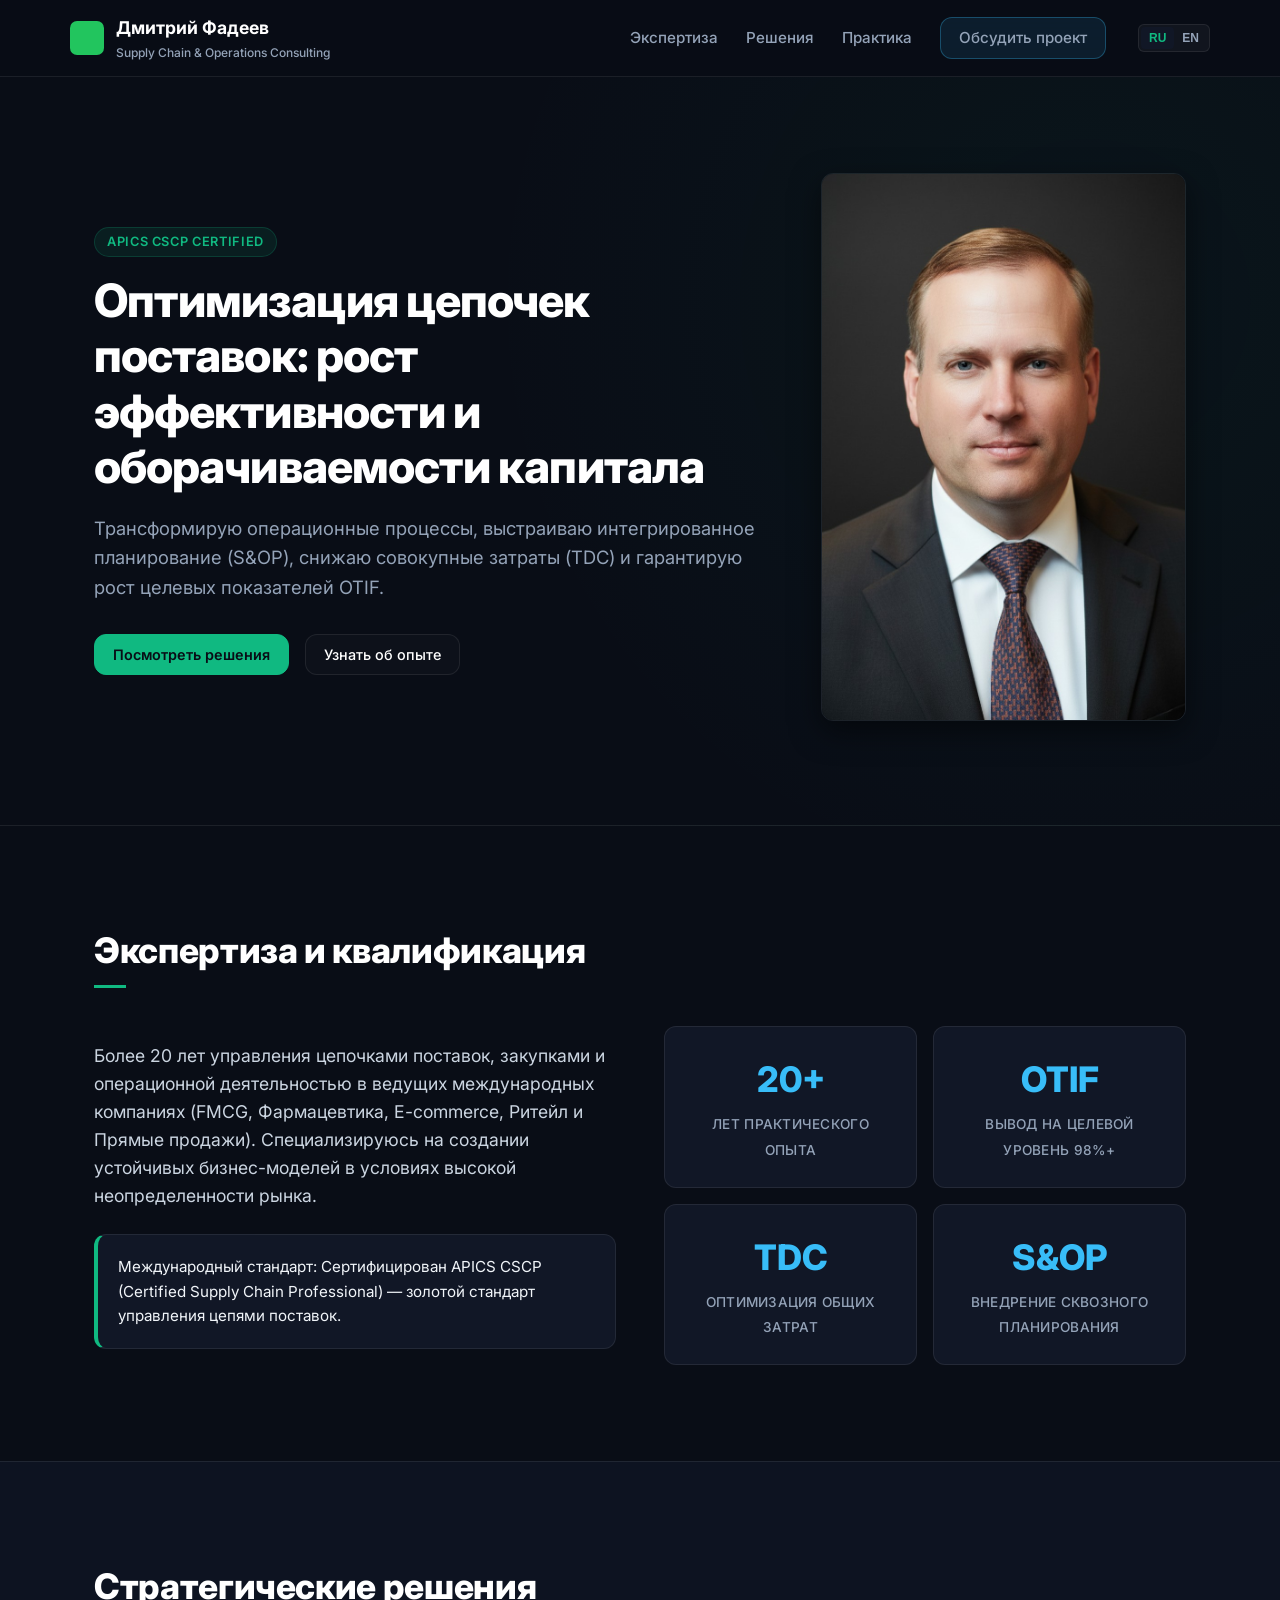
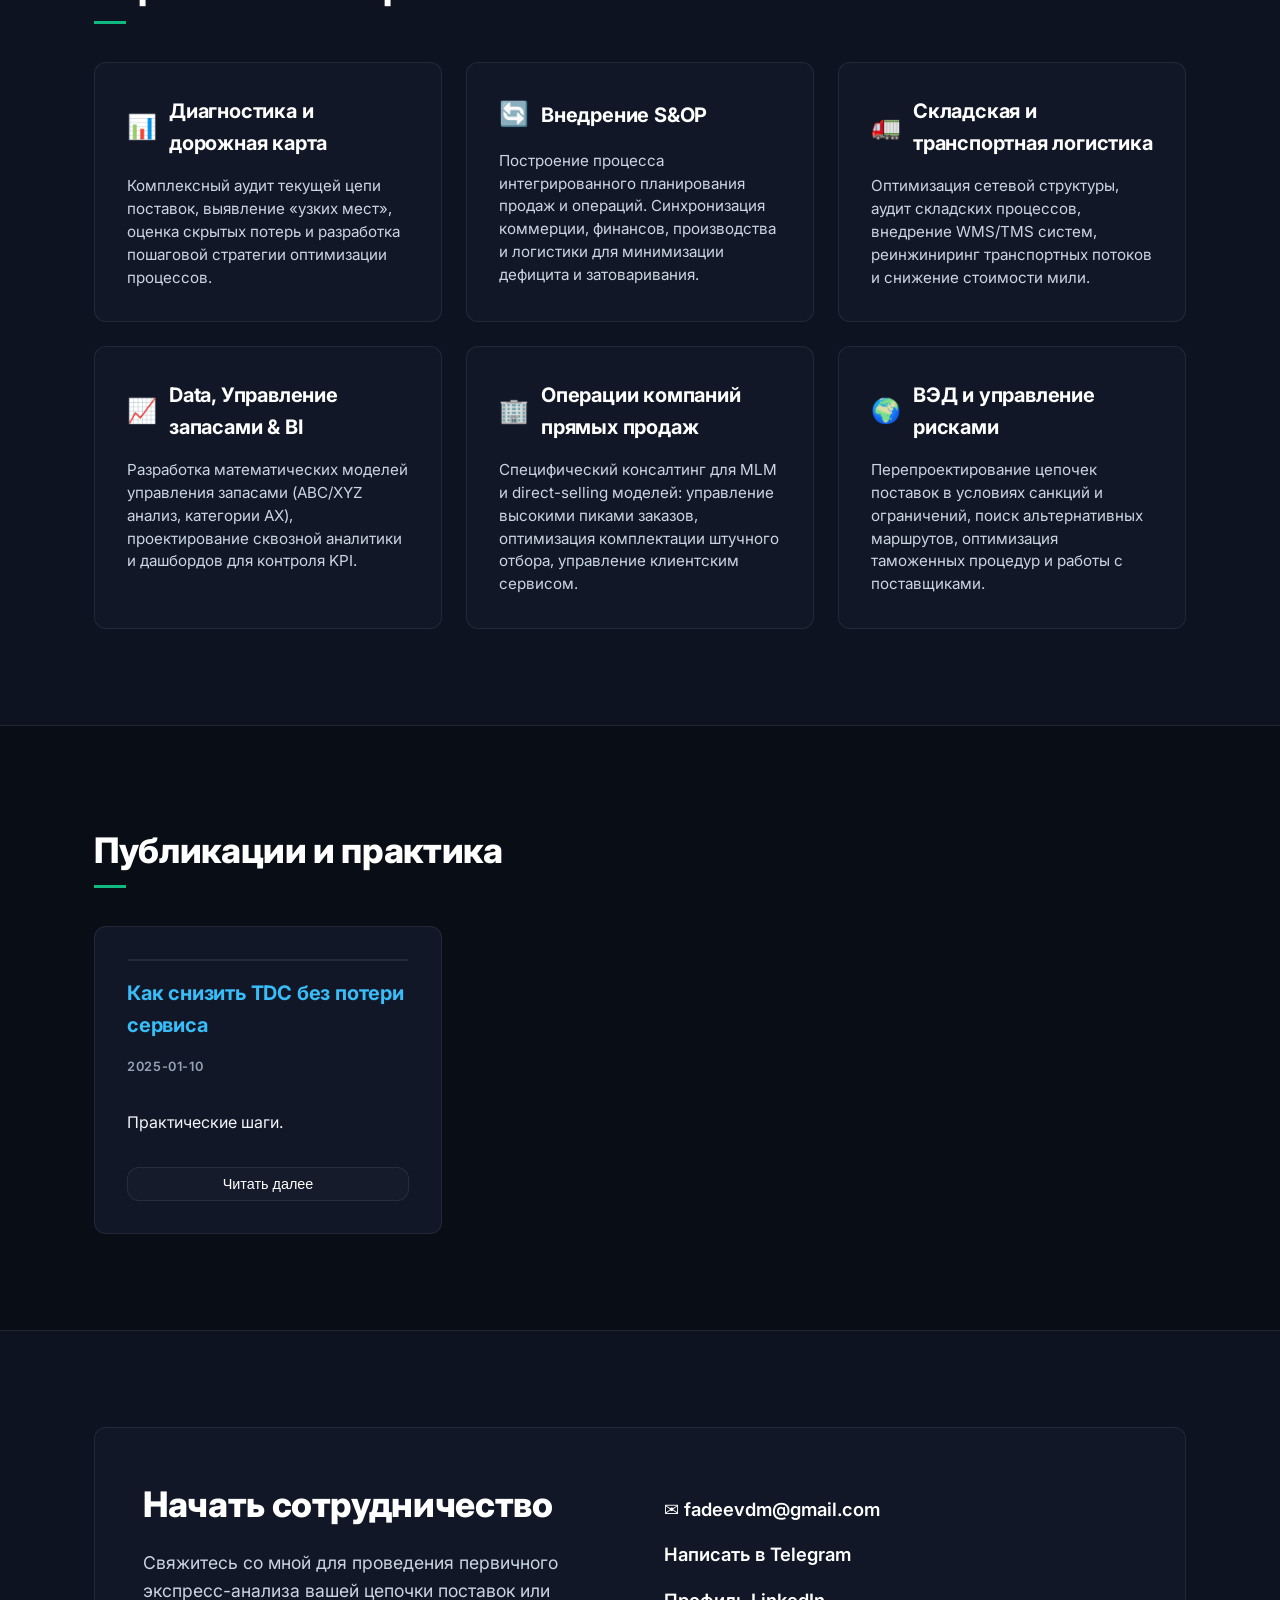
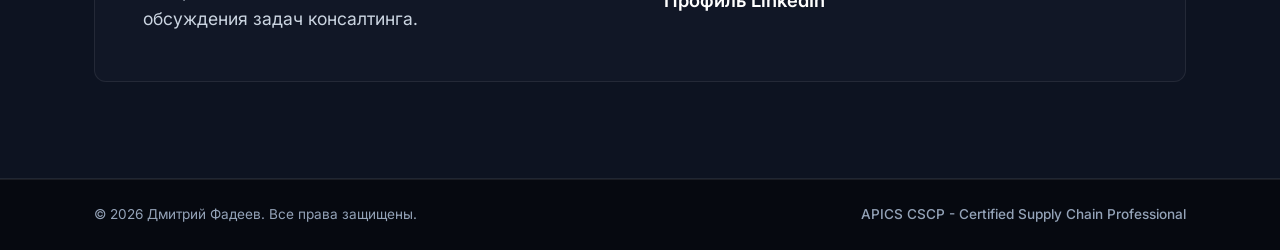
==== commit eaa1f584: "Update index.html" ====
--- a/index.html
+++ b/index.html
@@ -193,4 +193,43 @@
         <address class="contacts-wrapper">
           <ul class="contacts-list">
             <li><a href="mailto:fadeevdm@gmail.com">✉️ fadeevdm@gmail.com</a></li>
-            <li><a href="https://t.me/dmitryfadeevpro" target="_blank" rel="noopener noreferrer"><span data-i18n="contactTg">💬 Написать в Telegram
+            <li><a href="https://t.me/dmitryfadeevpro" target="_blank" rel="noopener noreferrer"><span data-i18n="contactTg">💬 Написать в Telegram</span></a></li>
+            <li><a href="https://www.linkedin.com/in/dmitryfadeev/" target="_blank" rel="noopener noreferrer"><span data-i18n="contactLi">🔗 Профиль LinkedIn</span></a></li>
+          </ul>
+        </address>
+      </div>
+    </div>
+  </section>
+</main>
+
+<footer class="footer">
+  <div class="container footer__row-bot">
+    <span>© <span id="year">2026</span> <span data-i18n="footerCopy">Дмитрий Фадеев. Все права защищены.</span></span>
+    <span class="footer__note">APICS CSCP - Certified Supply Chain Professional</span>
+  </div>
+</footer>
+
+<script src="assets/i18n.js"></script>
+<script src="assets/blog.js"></script>
+
+<script>
+  document.getElementById('year').textContent = new Date().getFullYear();
+
+  const burger = document.querySelector('.burger');
+  const nav = document.getElementById('nav');
+  const navLinks = document.querySelectorAll('.nav__links a');
+
+  if (burger && nav) {
+    const toggleMenu = (state) => {
+      const isOpened = state !== undefined ? state : !nav.classList.contains('open');
+      nav.classList.toggle('open', isOpened);
+      burger.setAttribute('aria-expanded', isOpened);
+      document.body.classList.toggle('no-scroll', isOpened);
+    };
+    burger.addEventListener('click', () => toggleMenu());
+    navLinks.forEach(link => link.addEventListener('click', () => toggleMenu(false)));
+  }
+</script>
+<script src="https://identity.netlify.com/v1/netlify-identity-widget.js"></script>
+</body>
+</html>
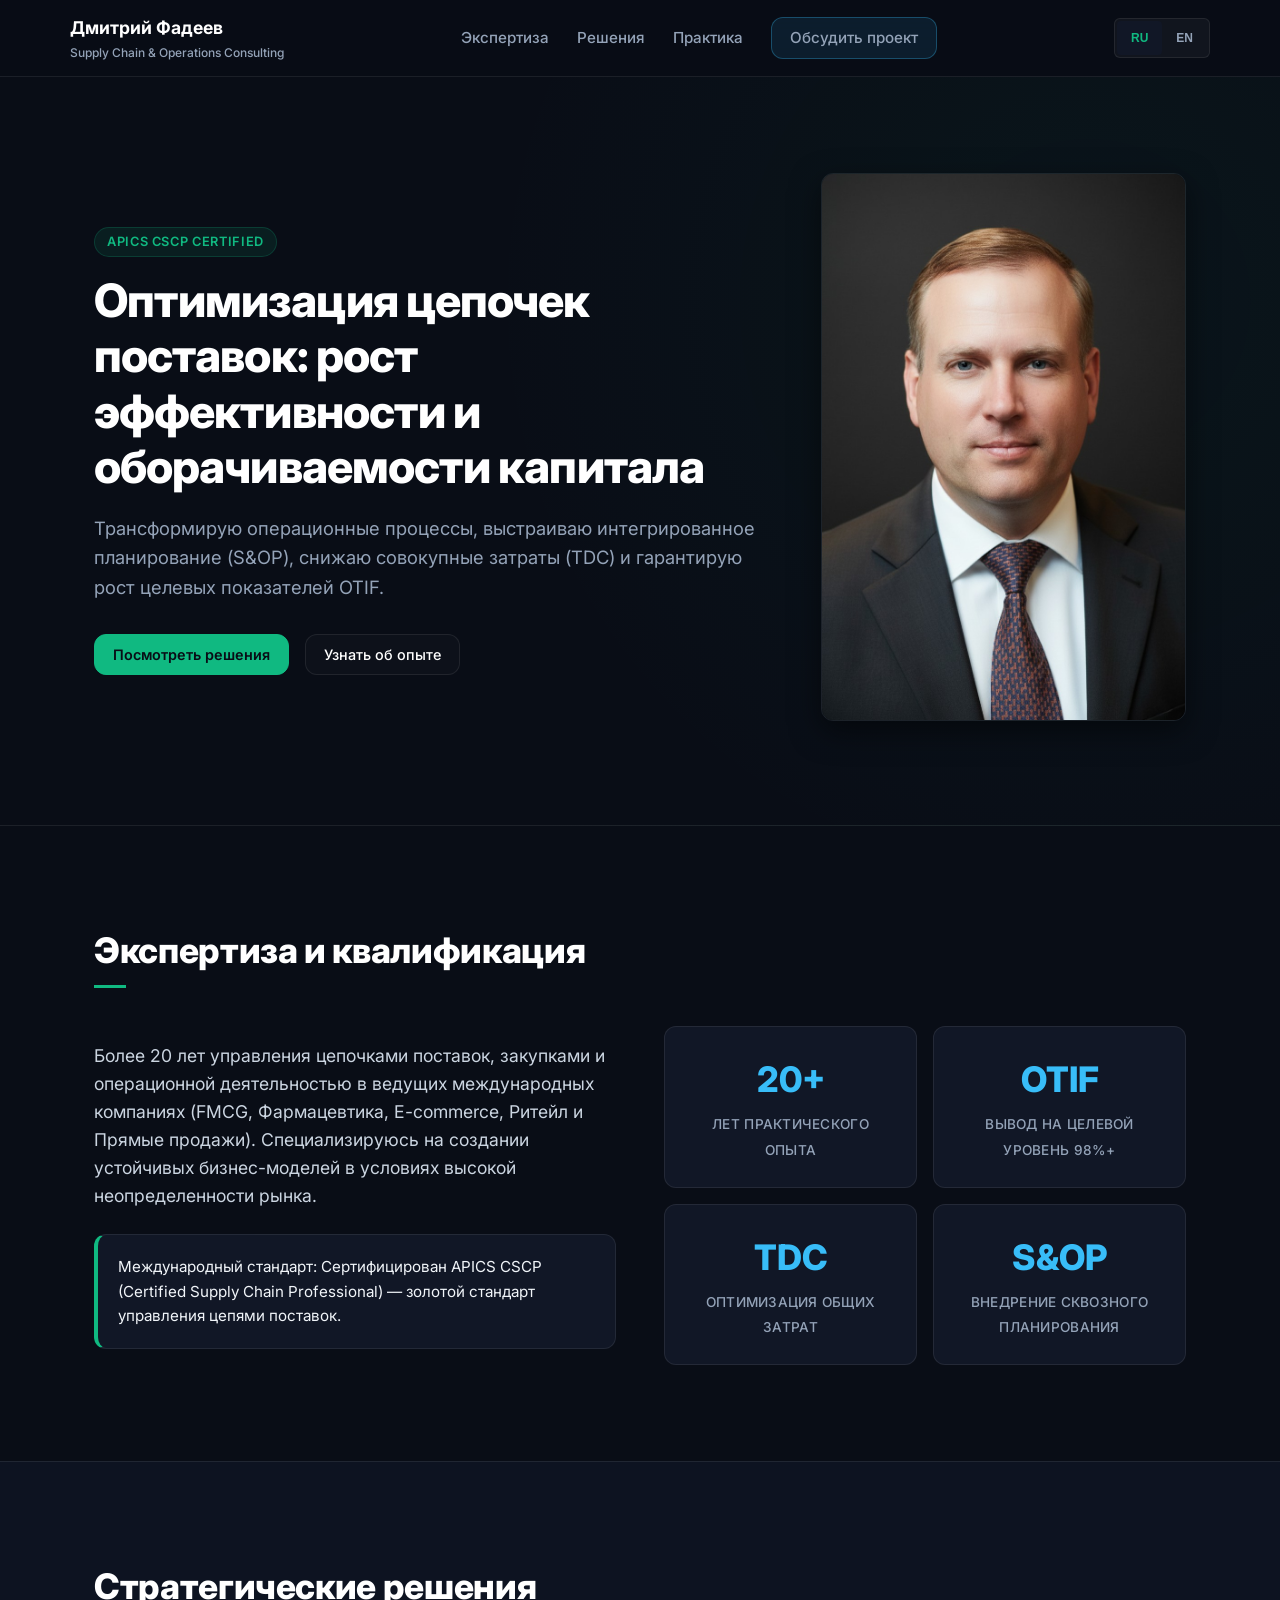
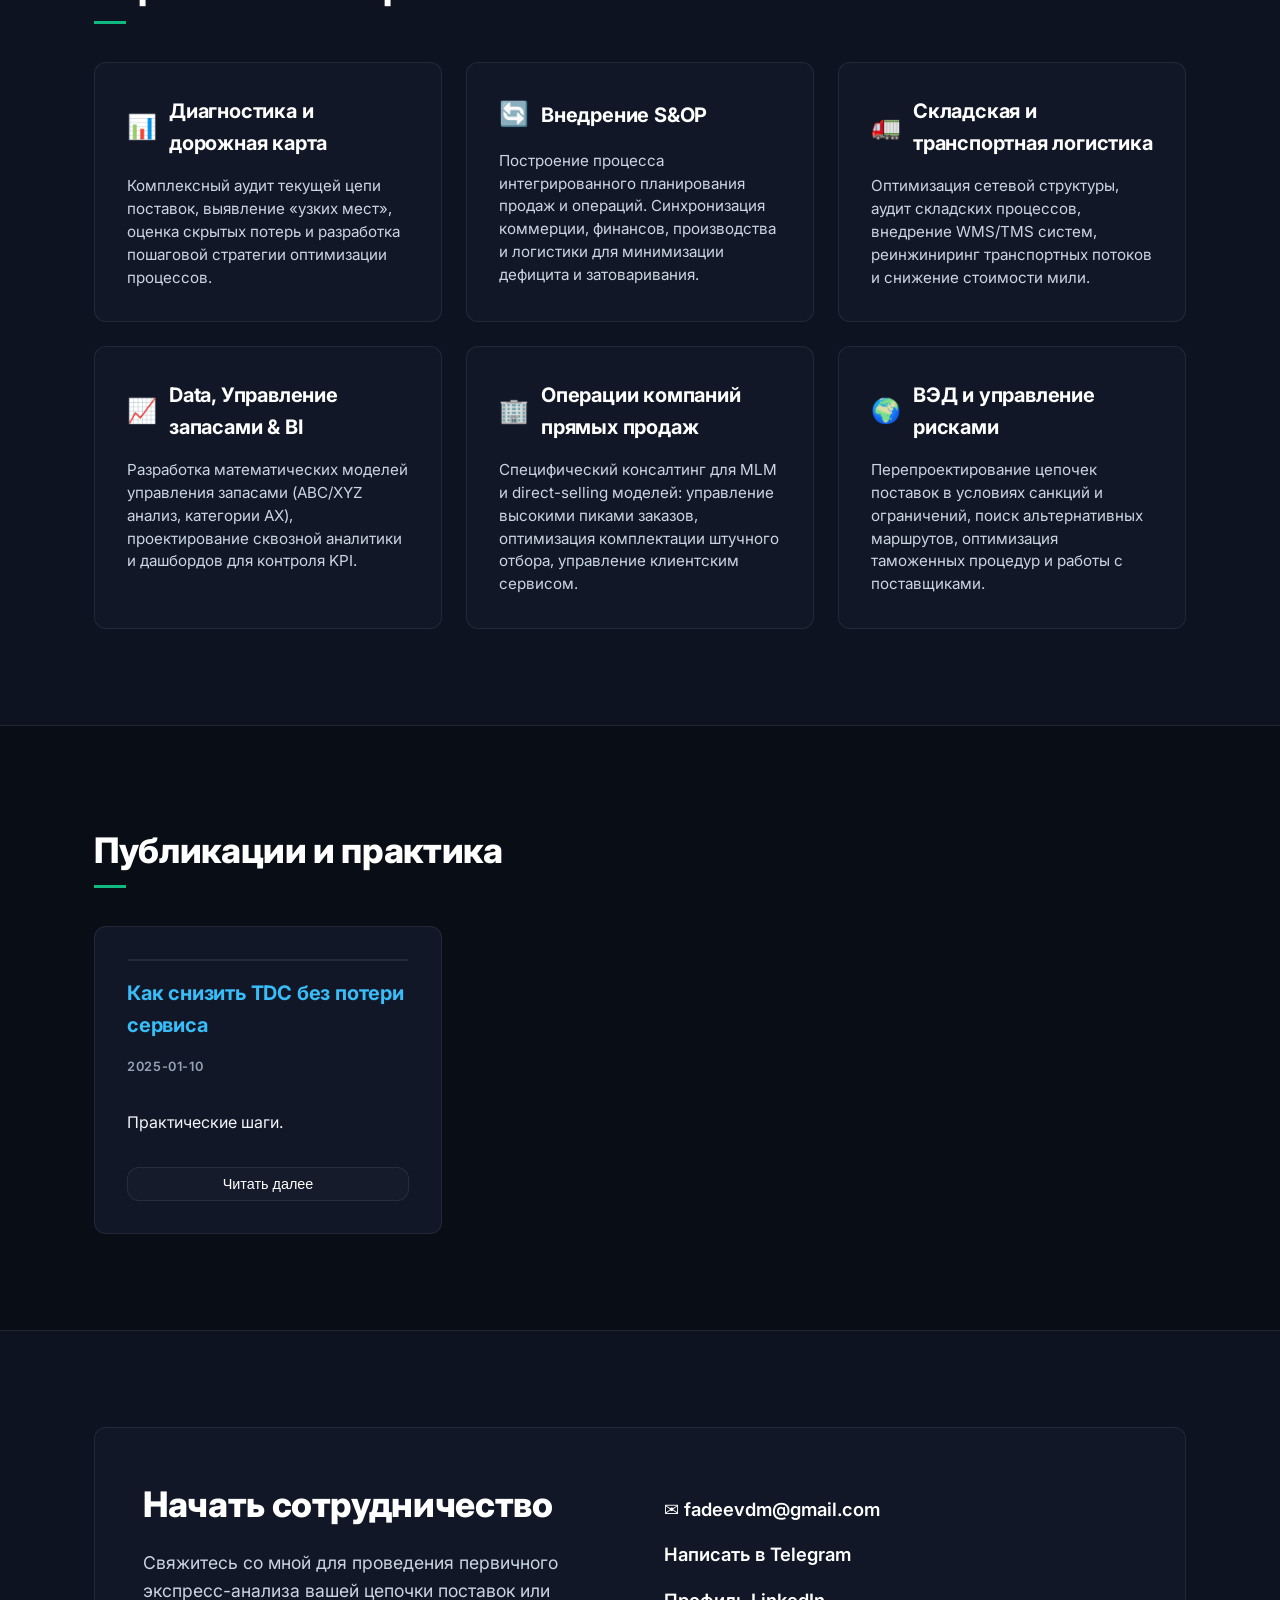
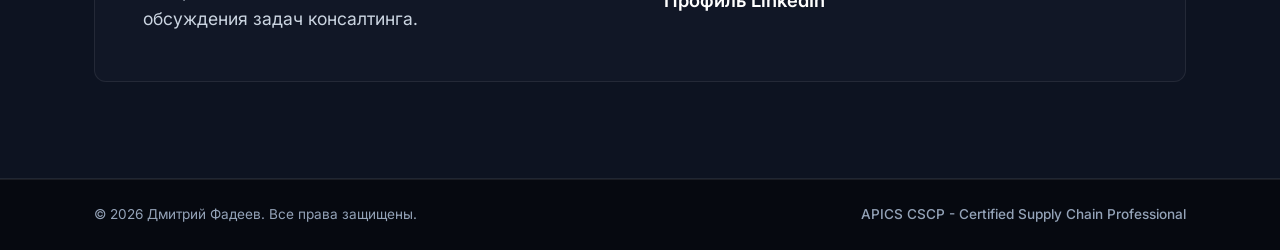
==== commit aa2e0d30: "Update index.html" ====
--- a/index.html
+++ b/index.html
@@ -31,15 +31,11 @@
 <header class="header">
   <div class="container header__row">
     <div class="brand">
-      <img class="brand__logo" src="assets/images/favicon.svg" alt="Логотип" width="36" height="36">
       <div class="brand__text">
         <strong class="brand__name" data-i18n="brandName">Дмитрий Фадеев</strong>
         <span class="brand__role">Supply Chain &amp; Operations Consulting</span>
       </div>
     </div>
-    <button class="burger" aria-label="Открыть меню" aria-expanded="false" aria-controls="nav">
-      <span></span><span></span><span></span>
-    </button>
     
     <nav id="nav" class="nav">
       <div class="nav__links">
@@ -48,11 +44,17 @@
         <a href="#practice" data-i18n="navPractice">Практика</a>
         <a href="#contact" class="btn btn--primary" data-i18n="navContact">Обсудить проект</a>
       </div>
+    </nav>
+
+    <div class="header__controls">
       <div class="lang-switch" role="group" aria-label="Language switch">
         <button class="lang" data-lang="ru" aria-pressed="true">RU</button>
         <button class="lang" data-lang="en" aria-pressed="false">EN</button>
       </div>
-    </nav>
+      <button class="burger" aria-label="Открыть меню" aria-expanded="false" aria-controls="nav">
+        <span></span><span></span><span></span>
+      </button>
+    </div>
   </div>
 </header>
 
--- a/assets/style.css
+++ b/assets/style.css
@@ -69,10 +69,10 @@
 .btn--accent:hover { background: #34d399; border-color: #34d399; transform: translateY(-1px); }
 
 .lang-switch { display: flex; background: rgba(255,255,255,0.04); padding: 2px; border-radius: 6px; border: 1px solid var(--border); }
-.lang { background: transparent; border: none; color: var(--muted); cursor: pointer; font-size: 0.75rem; font-weight: 700; padding: 4px 8px; border-radius: 4px; }
+.lang { background: transparent; border: none; color: var(--muted); cursor: pointer; font-size: 0.75rem; font-weight: 700; padding: 10px 14px; border-radius: 4px; }
 .lang[aria-pressed="true"] { background: var(--panel); color: var(--brand); }
 
-.burger { display: none; flex-direction: column; justify-content: space-between; width: 22px; height: 16px; background: transparent; border: none; cursor: pointer; padding: 0; z-index: 101; }
+.burger { display: none; flex-direction: column; justify-content: space-between; width: 44px; height: 44px; background: transparent; border: none; cursor: pointer; padding: 14px 11px; z-index: 101; }
 .burger span { width: 100%; height: 2px; background-color: #fff; transition: var(--transition); }
 .burger[aria-expanded="true"] span:nth-child(1) { transform: translateY(7px) rotate(45deg); }
 .burger[aria-expanded="true"] span:nth-child(2) { opacity: 0; }
@@ -155,4 +155,29 @@
 @media (max-width: 640px) {
   .cards { grid-template-columns: 1fr; }
   .section { padding: 64px 0; }
-}+}
+
+/* Визуальный отклик при навигации с клавиатуры (Accessibility) */
+*:focus-visible {
+  outline: 2px solid var(--accent);
+  outline-offset: 4px;
+  border-radius: 4px;
+}
+
+/* Затемнение фона под мобильным меню */
+.menu-overlay {
+  position: fixed;
+  inset: 0;
+  background: rgba(0, 0, 0, 0.6);
+  backdrop-filter: blur(4px);
+  -webkit-backdrop-filter: blur(4px);
+  z-index: 99; /* Должно быть меньше, чем у шапки (100) */
+  opacity: 0;
+  visibility: hidden;
+  transition: var(--transition);
+}
+
+.menu-overlay.active {
+  opacity: 1;
+  visibility: visible;
+}
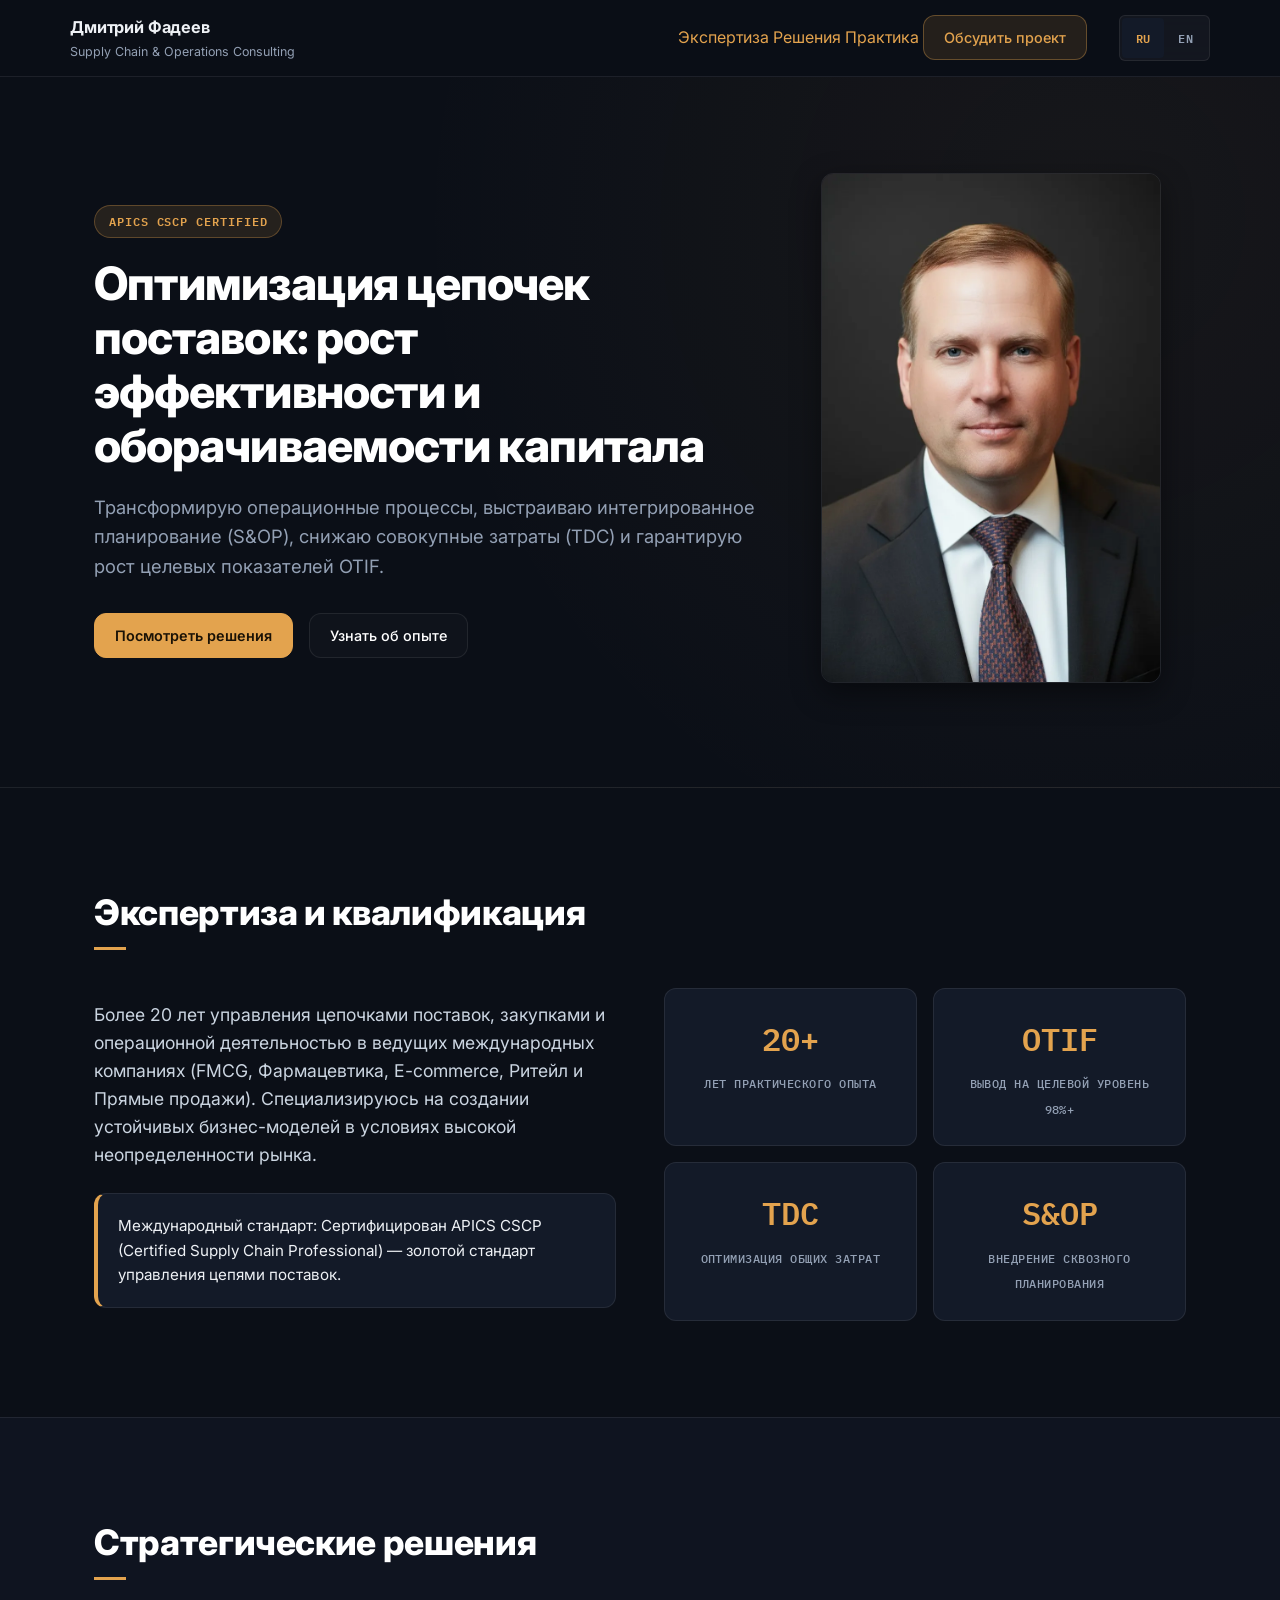
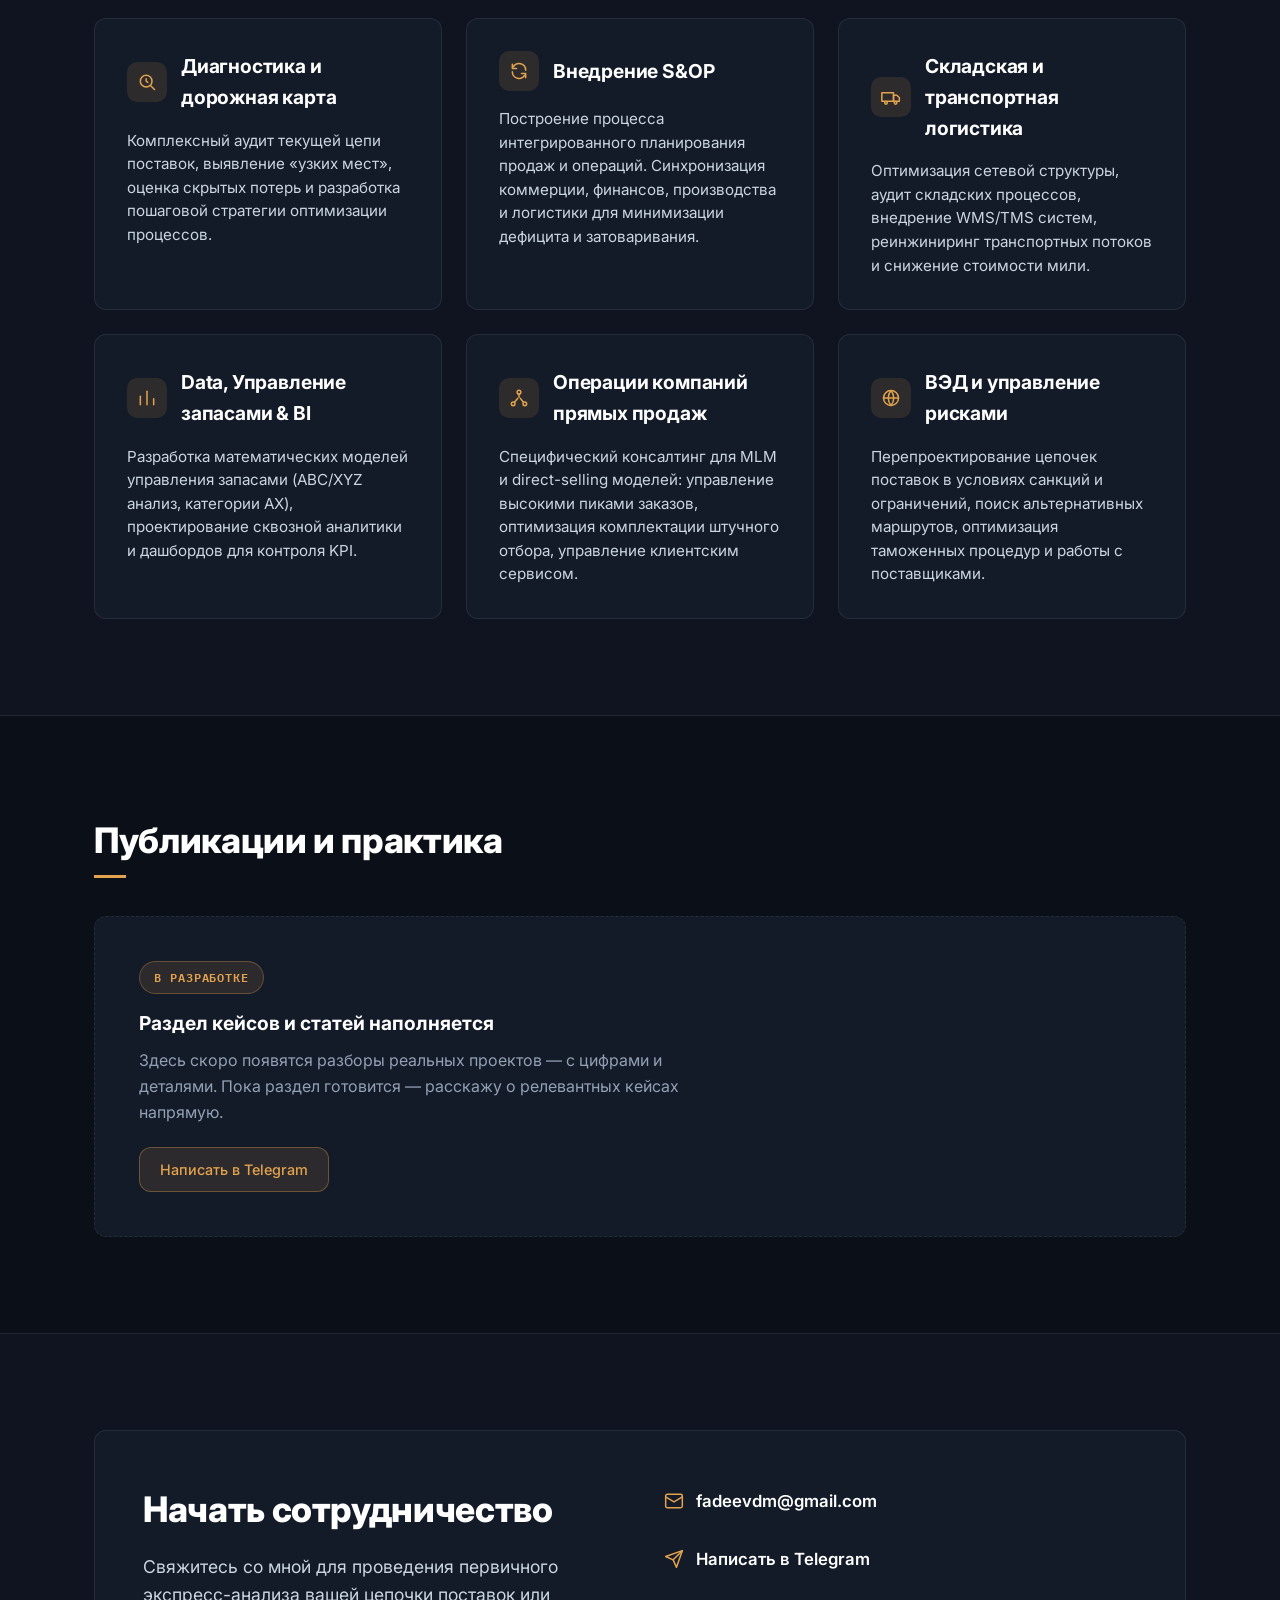
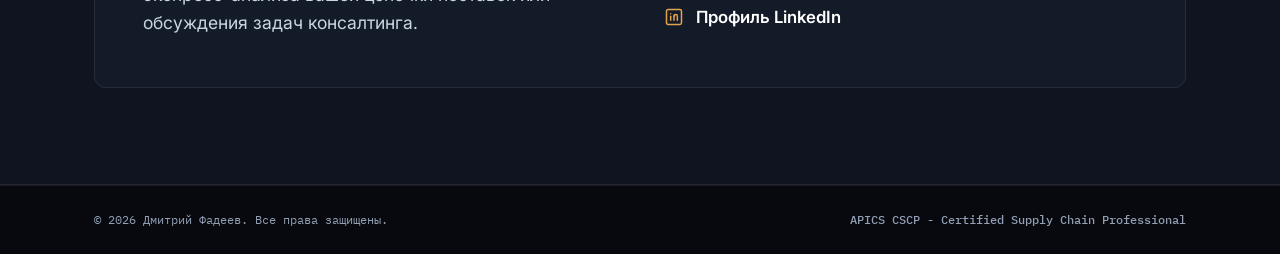
==== commit 6d8a16ad: "Site update by Claude" ====
--- a/index.html
+++ b/index.html
@@ -22,9 +22,35 @@
   
   <link rel="preconnect" href="https://fonts.googleapis.com">
   <link rel="preconnect" href="https://fonts.gstatic.com" crossorigin>
-  <link href="https://fonts.googleapis.com/css2?family=Inter:wght@400;500;600;700;800&display=swap" rel="stylesheet">
-  
+  <link href="https://fonts.googleapis.com/css2?family=Inter:wght@400;600;700;800&family=IBM+Plex+Mono:wght@500;600&display=swap" rel="stylesheet">
+
+  <link rel="canonical" href="https://dmitryfadeev.pro/">
+  <meta name="theme-color" content="#0B0F17">
+  <link rel="preload" as="image" href="assets/images/photo.webp" imagesrcset="assets/images/photo.webp" fetchpriority="high">
+
   <link rel="stylesheet" href="assets/style.css">
+
+  <script type="application/ld+json">
+  {
+    "@context": "https://schema.org",
+    "@type": "Person",
+    "name": "Dmitry Fadeev",
+    "alternateName": "Дмитрий Фадеев",
+    "url": "https://dmitryfadeev.pro/",
+    "image": "https://dmitryfadeev.pro/assets/images/photo.jpg",
+    "jobTitle": "Supply Chain & Operations Consultant",
+    "description": "Консалтинг в области Supply Chain, S&OP и операционного менеджмента. APICS CSCP Certified.",
+    "sameAs": [
+      "https://www.linkedin.com/in/dmitryfadeev/",
+      "https://t.me/dmitryfadeevpro"
+    ],
+    "hasCredential": {
+      "@type": "EducationalOccupationalCredential",
+      "credentialCategory": "certification",
+      "name": "APICS CSCP — Certified Supply Chain Professional"
+    }
+  }
+  </script>
 </head>
 <body>
 
@@ -71,7 +97,10 @@
         </div>
       </div>
       <div class="hero__media">
-        <img src="assets/images/photo.jpg" alt="Дмитрий Фадеев" class="photo small" loading="eager" width="420" height="420">
+        <picture>
+          <source srcset="assets/images/photo.webp" type="image/webp">
+          <img src="assets/images/photo.jpg" alt="Дмитрий Фадеев" class="photo small" loading="eager" fetchpriority="high" width="799" height="1200">
+        </picture>
       </div>
     </div>
   </section>
@@ -114,7 +143,7 @@
       <div class="cards">
         <article class="card">
           <div class="card__header">
-            <span class="card__icon">📊</span>
+            <span class="card__icon" aria-hidden="true"><svg viewBox="0 0 24 24" fill="none" stroke="currentColor" stroke-width="1.8" stroke-linecap="round" stroke-linejoin="round"><circle cx="11" cy="11" r="7"></circle><path d="M21 21l-4.3-4.3"></path><path d="M11 8v3l2 1.5"></path></svg></span>
             <h3 data-i18n="srv1Title">Диагностика и дорожная карта</h3>
           </div>
           <p class="card__text" data-i18n="srv1Desc">Комплексный аудит текущей цепи поставок, выявление «узких мест», оценка скрытых потерь и разработка пошаговой стратегии оптимизации процессов.</p>
@@ -122,7 +151,7 @@
 
         <article class="card">
           <div class="card__header">
-            <span class="card__icon">🔄</span>
+            <span class="card__icon" aria-hidden="true"><svg viewBox="0 0 24 24" fill="none" stroke="currentColor" stroke-width="1.8" stroke-linecap="round" stroke-linejoin="round"><path d="M20 11a8 8 0 0 0-14.9-4"></path><path d="M4 4v5h5"></path><path d="M4 13a8 8 0 0 0 14.9 4"></path><path d="M20 20v-5h-5"></path></svg></span>
             <h3 data-i18n="srv2Title">Внедрение S&amp;OP</h3>
           </div>
           <p class="card__text" data-i18n="srv2Desc">Построение процесса интегрированного планирования продаж и операций. Синхронизация коммерции, финансов, производства и логистики для минимизации дефицита и затоваривания.</p>
@@ -130,7 +159,7 @@
 
         <article class="card">
           <div class="card__header">
-            <span class="card__icon">🚛</span>
+            <span class="card__icon" aria-hidden="true"><svg viewBox="0 0 24 24" fill="none" stroke="currentColor" stroke-width="1.8" stroke-linecap="round" stroke-linejoin="round"><rect x="1" y="7" width="14" height="10"></rect><path d="M15 10h4l3 3v4h-7z"></path><circle cx="6" cy="19" r="1.6"></circle><circle cx="17.5" cy="19" r="1.6"></circle></svg></span>
             <h3 data-i18n="srv3Title">Складская и транспортная логистика</h3>
           </div>
           <p class="card__text" data-i18n="srv3Desc">Оптимизация сетевой структуры, аудит складских процессов, внедрение WMS/TMS систем, реинжиниринг транспортных потоков и снижение стоимости мили.</p>
@@ -138,7 +167,7 @@
 
         <article class="card">
           <div class="card__header">
-            <span class="card__icon">📈</span>
+            <span class="card__icon" aria-hidden="true"><svg viewBox="0 0 24 24" fill="none" stroke="currentColor" stroke-width="1.8" stroke-linecap="round" stroke-linejoin="round"><path d="M4 20V10"></path><path d="M12 20V4"></path><path d="M20 20v-7"></path></svg></span>
             <h3 data-i18n="srv4Title">Data, Управление запасами &amp; BI</h3>
           </div>
           <p class="card__text" data-i18n="srv4Desc">Разработка математических моделей управления запасами (ABC/XYZ анализ, категории AX), проектирование сквозной аналитики и дашбордов для контроля KPI.</p>
@@ -146,7 +175,7 @@
 
         <article class="card">
           <div class="card__header">
-            <span class="card__icon">🏢</span>
+            <span class="card__icon" aria-hidden="true"><svg viewBox="0 0 24 24" fill="none" stroke="currentColor" stroke-width="1.8" stroke-linecap="round" stroke-linejoin="round"><circle cx="12" cy="5" r="2.2"></circle><circle cx="5" cy="19" r="2.2"></circle><circle cx="19" cy="19" r="2.2"></circle><path d="M12 7.2v4"></path><path d="M10.3 12.5 6.6 17"></path><path d="M13.7 12.5l3.7 4.5"></path></svg></span>
             <h3 data-i18n="srv5Title">Операции компаний прямых продаж</h3>
           </div>
           <p class="card__text" data-i18n="srv5Desc">Специфический консалтинг для MLM и direct-selling моделей: управление высокими пиками заказов, оптимизация комплектации штучного отбора, управление клиентским сервисом.</p>
@@ -154,7 +183,7 @@
 
         <article class="card">
           <div class="card__header">
-            <span class="card__icon">🌍</span>
+            <span class="card__icon" aria-hidden="true"><svg viewBox="0 0 24 24" fill="none" stroke="currentColor" stroke-width="1.8" stroke-linecap="round" stroke-linejoin="round"><circle cx="12" cy="12" r="9"></circle><path d="M3 12h18"></path><path d="M12 3a14 14 0 0 1 0 18a14 14 0 0 1 0-18z"></path></svg></span>
             <h3 data-i18n="srv6Title">ВЭД и управление рисками</h3>
           </div>
           <p class="card__text" data-i18n="srv6Desc">Перепроектирование цепочек поставок в условиях санкций и ограничений, поиск альтернативных маршрутов, оптимизация таможенных процедур и работы с поставщиками.</p>
@@ -194,9 +223,9 @@
         </div>
         <address class="contacts-wrapper">
           <ul class="contacts-list">
-            <li><a href="mailto:fadeevdm@gmail.com">✉️ fadeevdm@gmail.com</a></li>
-            <li><a href="https://t.me/dmitryfadeevpro" target="_blank" rel="noopener noreferrer"><span data-i18n="contactTg">💬 Написать в Telegram</span></a></li>
-            <li><a href="https://www.linkedin.com/in/dmitryfadeev/" target="_blank" rel="noopener noreferrer"><span data-i18n="contactLi">🔗 Профиль LinkedIn</span></a></li>
+            <li><a href="mailto:fadeevdm@gmail.com"><svg viewBox="0 0 24 24" fill="none" stroke="currentColor" stroke-width="1.8" stroke-linecap="round" stroke-linejoin="round" aria-hidden="true"><rect x="2" y="4" width="20" height="16" rx="2"></rect><path d="m2 7 10 6 10-6"></path></svg> fadeevdm@gmail.com</a></li>
+            <li><a href="https://t.me/dmitryfadeevpro" target="_blank" rel="noopener noreferrer"><svg viewBox="0 0 24 24" fill="none" stroke="currentColor" stroke-width="1.8" stroke-linecap="round" stroke-linejoin="round" aria-hidden="true"><path d="M22 2 11 13"></path><path d="M22 2 15 22l-4-9-9-4z"></path></svg> <span data-i18n="contactTg">Написать в Telegram</span></a></li>
+            <li><a href="https://www.linkedin.com/in/dmitryfadeev/" target="_blank" rel="noopener noreferrer"><svg viewBox="0 0 24 24" fill="none" stroke="currentColor" stroke-width="1.8" stroke-linecap="round" stroke-linejoin="round" aria-hidden="true"><rect x="3" y="3" width="18" height="18" rx="2"></rect><path d="M8 11v5"></path><path d="M8 8v.01"></path><path d="M12 16v-5"></path><path d="M12 11c0-1.2 1-2 2.2-2s1.8.9 1.8 2v5"></path></svg> <span data-i18n="contactLi">Профиль LinkedIn</span></a></li>
           </ul>
         </address>
       </div>
--- a/assets/style.css
+++ b/assets/style.css
@@ -1,76 +1,99 @@
 :root {
-  --bg: #090d16;
-  --panel: #111726;
-  --panel-hover: #151e33;
-  --text: #f1f5f9;
-  --muted: #94a3b8;
-  --brand: #10b981;
-  --accent: #38bdf8;
+  --bg: #0B0F17;
+  --panel: #131A28;
+  --panel-hover: #182032;
+  --text: #EEF1F5;
+  --muted: #93A0B4;
+  --accent: #E3A34E;
+  --accent-soft: rgba(227, 163, 78, 0.12);
+  --accent-contrast: #1A1206;
   --border: rgba(255, 255, 255, 0.08);
   --radius: 12px;
-  --shadow: 0 10px 30px rgba(0, 0, 0, 0.5);
+  --shadow: 0 10px 30px rgba(0, 0, 0, 0.45);
   --transition: all 0.25s cubic-bezier(0.16, 1, 0.3, 1);
+  --font-body: "Inter", system-ui, -apple-system, BlinkMacSystemFont, sans-serif;
+  --font-mono: "IBM Plex Mono", ui-monospace, SFMono-Regular, Menlo, monospace;
 }
 
 * { box-sizing: border-box; }
+
+html { color-scheme: dark; }
 
 body {
   margin: 0;
   background-color: var(--bg);
   color: var(--text);
-  font-family: "Inter", system-ui, -apple-system, BlinkMacSystemFont, sans-serif;
+  font-family: var(--font-body);
   font-size: 16px;
   line-height: 1.6;
   -webkit-font-smoothing: antialiased;
+  text-rendering: optimizeLegibility;
 }
 
 body.no-scroll { overflow: hidden; }
 
 a { color: var(--accent); text-decoration: none; transition: var(--transition); }
-a:hover { color: var(--brand); }
+a:hover { color: #f0b563; }
 
 .container { max-width: 1140px; margin: 0 auto; padding: 0 24px; }
 
 .header {
   position: sticky;
   top: 0;
-  background: rgba(9, 13, 22, 0.85);
+  background: rgba(11, 15, 23, 0.86);
   backdrop-filter: blur(20px);
   -webkit-backdrop-filter: blur(20px);
   border-bottom: 1px solid var(--border);
   z-index: 100;
 }
-.header__row { display: flex; justify-content: space-between; align-items: center; padding: 14px 0; }
-.brand { display: flex; align-items: center; gap: 12px; }
-.brand__logo { width: 34px; height: 34px; }
-.brand__name { display: block; font-size: 1.1rem; font-weight: 700; color: #fff; }
-.brand__role { color: var(--muted); font-size: 0.75rem; font-weight: 500; display: block; margin-top: 1px; }
-
-.nav { display: flex; gap: 32px; align-items: center; }
-.nav__links { display: flex; gap: 28px; align-items: center; }
-.nav__links a { color: var(--muted); font-weight: 500; font-size: 0.95rem; }
-.nav__links a:hover { color: #fff; }
+.header__row {
+  display: flex;
+  justify-content: flex-end;
+  align-items: center;
+  padding: 14px 0;
+  gap: 32px;
+}
+
+.brand {
+  display: flex;
+  align-items: center;
+  gap: 12px;
+  margin-right: auto;
+}
+.brand__name { font-size: 1.02rem; letter-spacing: -0.01em; }
+.brand__role { display: block; font-size: 0.78rem; color: var(--muted); margin-top: 1px; }
+
+.header__controls {
+  display: flex;
+  align-items: center;
+  gap: 16px;
+  z-index: 101;
+}
 
 .btn {
-  padding: 8px 18px;
+  padding: 10px 20px;
   border-radius: var(--radius);
   border: 1px solid var(--border);
-  background: rgba(255,255,255,0.02);
+  background: rgba(255, 255, 255, 0.02);
   color: #fff;
   font-size: 0.9rem;
   font-weight: 500;
   cursor: pointer;
   transition: var(--transition);
-}
-.btn:hover { background: rgba(255,255,255,0.08); border-color: var(--muted); }
-.btn--primary { background: rgba(56, 189, 248, 0.1); border-color: rgba(56, 189, 248, 0.3); color: var(--accent); }
-.btn--primary:hover { background: var(--accent); color: var(--bg); border-color: var(--accent); }
-.btn--accent { background: var(--brand); border-color: var(--brand); color: var(--bg); font-weight: 600; }
-.btn--accent:hover { background: #34d399; border-color: #34d399; transform: translateY(-1px); }
-
-.lang-switch { display: flex; background: rgba(255,255,255,0.04); padding: 2px; border-radius: 6px; border: 1px solid var(--border); }
-.lang { background: transparent; border: none; color: var(--muted); cursor: pointer; font-size: 0.75rem; font-weight: 700; padding: 10px 14px; border-radius: 4px; }
-.lang[aria-pressed="true"] { background: var(--panel); color: var(--brand); }
+  min-height: 44px;
+  display: inline-flex;
+  align-items: center;
+  justify-content: center;
+}
+.btn:hover { background: rgba(255, 255, 255, 0.08); border-color: var(--muted); }
+.btn--primary { background: var(--accent-soft); border-color: rgba(227, 163, 78, 0.35); color: var(--accent); }
+.btn--primary:hover { background: var(--accent); color: var(--accent-contrast); border-color: var(--accent); }
+.btn--accent { background: var(--accent); border-color: var(--accent); color: var(--accent-contrast); font-weight: 600; }
+.btn--accent:hover { background: #f0b563; border-color: #f0b563; transform: translateY(-1px); }
+
+.lang-switch { display: flex; background: rgba(255, 255, 255, 0.04); padding: 2px; border-radius: 6px; border: 1px solid var(--border); }
+.lang { background: transparent; border: none; color: var(--muted); cursor: pointer; font-family: var(--font-mono); font-size: 0.72rem; font-weight: 600; letter-spacing: 0.03em; padding: 10px 14px; border-radius: 4px; min-height: 40px; }
+.lang[aria-pressed="true"] { background: var(--panel); color: var(--accent); }
 
 .burger { display: none; flex-direction: column; justify-content: space-between; width: 44px; height: 44px; background: transparent; border: none; cursor: pointer; padding: 14px 11px; z-index: 101; }
 .burger span { width: 100%; height: 2px; background-color: #fff; transition: var(--transition); }
@@ -78,106 +101,108 @@
 .burger[aria-expanded="true"] span:nth-child(2) { opacity: 0; }
 .burger[aria-expanded="true"] span:nth-child(3) { transform: translateY(-7px) rotate(-45deg); }
 
-.hero { padding: 96px 0; background: radial-gradient(circle at 85% 30%, rgba(16, 185, 129, 0.05), transparent 50%); border-bottom: 1px solid var(--border); }
+.hero { padding: 96px 0; background: radial-gradient(circle at 85% 20%, rgba(227, 163, 78, 0.06), transparent 55%); border-bottom: 1px solid var(--border); }
 .hero__grid { display: grid; grid-template-columns: 1.3fr 0.7fr; gap: 48px; align-items: center; }
-.badge { display: inline-block; background: rgba(16, 185, 129, 0.1); border: 1px solid rgba(16, 185, 129, 0.2); color: var(--brand); font-size: 0.8rem; font-weight: 600; text-transform: uppercase; letter-spacing: 0.05em; padding: 4px 12px; border-radius: 20px; margin-bottom: 16px; }
-.hero h1 { font-size: clamp(30px, 4.2vw, 46px); font-weight: 800; line-height: 1.2; color: #fff; margin: 0 0 20px 0; letter-spacing: -0.02em; }
-.lead { font-size: 1.15rem; color: var(--muted); margin: 0 0 32px 0; }
+.badge { display: inline-flex; align-items: center; gap: 8px; background: var(--accent-soft); border: 1px solid rgba(227, 163, 78, 0.3); color: var(--accent); font-family: var(--font-mono); font-size: 0.72rem; font-weight: 600; text-transform: uppercase; letter-spacing: 0.08em; padding: 6px 14px; border-radius: 20px; margin-bottom: 18px; }
+.hero h1 { font-size: clamp(30px, 4.2vw, 46px); font-weight: 800; line-height: 1.18; color: #fff; margin: 0 0 20px 0; letter-spacing: -0.02em; }
+.lead { font-size: 1.15rem; color: var(--muted); margin: 0 0 32px 0; max-width: 56ch; }
 .hero__actions { display: flex; gap: 16px; flex-wrap: wrap; }
-.photo { width: 100%; height: auto; border-radius: var(--radius); border: 1px solid var(--border); box-shadow: var(--shadow); }
-.photo.small { max-width: 380px; justify-self: center; }
+.photo { width: 100%; height: auto; border-radius: var(--radius); border: 1px solid var(--border); box-shadow: var(--shadow); aspect-ratio: 799 / 1200; object-fit: cover; }
+.photo.small { max-width: 340px; justify-self: center; }
 
 .section { padding: 96px 0; }
-.section.alt { background-color: #0d1321; border-top: 1px solid var(--border); border-bottom: 1px solid var(--border); }
+.section.alt { background-color: #0F1420; border-top: 1px solid var(--border); border-bottom: 1px solid var(--border); }
 .section h2 { font-size: 2.2rem; font-weight: 800; color: #fff; margin: 0 0 48px 0; letter-spacing: -0.01em; position: relative; }
-.section h2::after { content: ''; position: absolute; left: 0; bottom: -10px; width: 32px; height: 3px; background: var(--brand); }
+.section h2::after { content: ''; position: absolute; left: 0; bottom: -10px; width: 32px; height: 3px; background: var(--accent); }
 
 .expertise-grid { display: grid; grid-template-columns: 1fr 1fr; gap: 48px; align-items: center; }
 .expertise-text p { font-size: 1.1rem; color: #cbd5e1; margin: 0 0 24px 0; }
-.certification-badge { background: var(--panel); border: 1px solid var(--border); padding: 20px; border-radius: var(--radius); border-left: 4px solid var(--brand); font-size: 0.95rem; }
+.certification-badge { background: var(--panel); border: 1px solid var(--border); padding: 20px; border-radius: var(--radius); border-left: 4px solid var(--accent); font-size: 0.95rem; }
 .stats-grid { display: grid; grid-template-columns: 1fr 1fr; gap: 16px; }
 .stat-card { background: var(--panel); border: 1px solid var(--border); padding: 24px; border-radius: var(--radius); text-align: center; }
-.stat-num { display: block; font-size: 2.2rem; font-weight: 800; color: var(--accent); margin-bottom: 4px; }
-.stat-desc { font-size: 0.85rem; color: var(--muted); font-weight: 500; text-transform: uppercase; letter-spacing: 0.02em; }
+.stat-num { display: block; font-family: var(--font-mono); font-size: 2rem; font-weight: 600; color: var(--accent); margin-bottom: 6px; }
+.stat-desc { font-family: var(--font-mono); font-size: 0.78rem; color: var(--muted); font-weight: 500; text-transform: uppercase; letter-spacing: 0.04em; }
 
 .cards { display: grid; grid-template-columns: repeat(3, 1fr); gap: 24px; }
 .card { background: var(--panel); border: 1px solid var(--border); border-radius: var(--radius); padding: 32px; transition: var(--transition); display: flex; flex-direction: column; gap: 16px; }
-.card:hover { transform: translateY(-4px); border-color: rgba(56, 189, 248, 0.25); background: var(--panel-hover); box-shadow: var(--shadow); }
-.card__header { display: flex; align-items: center; gap: 12px; }
-.card__icon { font-size: 1.5rem; }
-.card h3 { margin: 0; font-size: 1.25rem; font-weight: 700; color: #fff; letter-spacing: -0.01em; }
-.card__text { margin: 0; font-size: 0.95rem; color: #cbd5e1; line-height: 1.5; }
+.card:hover { transform: translateY(-4px); border-color: rgba(227, 163, 78, 0.3); background: var(--panel-hover); box-shadow: var(--shadow); }
+.card__header { display: flex; align-items: center; gap: 14px; }
+.card__icon { flex-shrink: 0; width: 40px; height: 40px; border-radius: 10px; background: var(--accent-soft); display: flex; align-items: center; justify-content: center; color: var(--accent); }
+.card__icon svg { width: 20px; height: 20px; }
+.card h3 { margin: 0; font-size: 1.2rem; font-weight: 700; color: #fff; letter-spacing: -0.01em; }
+.card__text { margin: 0; font-size: 0.95rem; color: #cbd5e1; line-height: 1.55; }
+.card__code { font-family: var(--font-mono); font-size: 0.68rem; color: var(--muted); letter-spacing: 0.06em; text-transform: uppercase; margin: 0; }
 
 .blog-cards .card { cursor: pointer; }
 .blog-cards .card h3 { color: var(--accent); }
 .blog-cards .card:hover h3 { color: #fff; }
-.post-meta { color: var(--muted); font-size: 0.8rem; font-weight: 600; text-transform: uppercase; letter-spacing: 0.05em; margin: 0; }
+.post-meta { font-family: var(--font-mono); color: var(--muted); font-size: 0.75rem; font-weight: 500; text-transform: uppercase; letter-spacing: 0.05em; margin: 0; }
+
+.empty-card { grid-column: 1 / -1; background: var(--panel); border: 1px dashed var(--border); border-radius: var(--radius); padding: 44px; text-align: left; }
+.empty-card .badge { margin-bottom: 14px; }
+.empty-card h3 { margin: 0 0 10px; font-size: 1.2rem; color: #fff; }
+.empty-card p { margin: 0 0 22px; color: var(--muted); max-width: 60ch; }
 
 .cta-block { display: grid; grid-template-columns: 1fr 1fr; gap: 48px; align-items: center; background: var(--panel); border: 1px solid var(--border); padding: 48px; border-radius: var(--radius); }
 .cta-text h2 { margin-bottom: 16px; }
 .cta-text h2::after { display: none; }
 .cta-text p { margin: 0; color: #cbd5e1; font-size: 1.1rem; }
 .contacts-wrapper { font-style: normal; }
-.contacts-list { list-style: none; padding: 0; margin: 0; display: flex; flex-direction: column; gap: 16px; }
-.contacts-list li a { font-size: 1.15rem; font-weight: 600; color: #fff; display: inline-flex; align-items: center; gap: 8px; }
+.contacts-list { list-style: none; padding: 0; margin: 0; display: flex; flex-direction: column; gap: 14px; }
+.contacts-list li a { font-size: 1.05rem; font-weight: 600; color: #fff; display: inline-flex; align-items: center; gap: 12px; padding: 6px 0; min-height: 44px; }
 .contacts-list li a:hover { color: var(--accent); }
+.contacts-list li a svg { width: 20px; height: 20px; flex-shrink: 0; color: var(--accent); }
 
 .modal { position: fixed; inset: 0; background: rgba(5, 8, 15, 0.85); backdrop-filter: blur(12px); display: none; align-items: center; justify-content: center; padding: 24px; z-index: 200; }
 .modal[aria-hidden="false"] { display: flex; }
 .modal__dialog { max-width: 740px; width: 100%; background: var(--panel); border: 1px solid var(--border); border-radius: var(--radius); padding: 40px; position: relative; max-height: 90vh; overflow-y: auto; box-shadow: var(--shadow); }
-.modal__close { position: absolute; top: 20px; right: 20px; background: transparent; border: none; color: var(--muted); font-size: 28px; cursor: pointer; }
+.modal__close { position: absolute; top: 16px; right: 16px; width: 40px; height: 40px; background: transparent; border: none; color: var(--muted); font-size: 28px; cursor: pointer; }
 .modal__close:hover { color: #fff; }
 
-.footer { border-top: 1px solid var(--border); padding: 24px 0; color: var(--muted); font-size: 0.85rem; background: #060910; }
-.footer__row-bot { display: flex; justify-content: space-between; align-items: center; }
+.footer { border-top: 1px solid var(--border); padding: 24px 0; color: var(--muted); font-size: 0.85rem; background: #07090F; }
+.footer__row-bot { display: flex; justify-content: space-between; align-items: center; font-family: var(--font-mono); font-size: 0.78rem; }
 .footer__note { font-weight: 500; }
 
 @media (max-width: 1024px) {
   .hero__grid, .expertise-grid, .cta-block { grid-template-columns: 1fr; text-align: center; gap: 32px; }
   .hero__actions { justify-content: center; }
-  .photo.small { max-width: 320px; }
+  .photo.small { max-width: 300px; }
   .cards { grid-template-columns: repeat(2, 1fr); }
+  .card__header { justify-content: center; }
   .section h2::after { left: 50%; transform: translateX(-50%); }
   .cta-block { padding: 32px; }
   .contacts-list { align-items: center; }
+  .empty-card { text-align: center; }
 }
 
 @media (max-width: 768px) {
   .burger { display: flex; }
-  .nav { position: fixed; top: 0; right: -100%; width: 280px; height: 100vh; background: #0c1220; border-left: 1px solid var(--border); flex-direction: column; align-items: flex-start; padding: 96px 32px 32px 32px; gap: 40px; transition: right 0.3s ease; }
+  .nav { position: fixed; top: 0; right: -100%; width: min(300px, 84vw); height: 100vh; height: 100dvh; background: #0c1220; border-left: 1px solid var(--border); flex-direction: column; align-items: flex-start; padding: 96px 32px 32px 32px; gap: 40px; transition: right 0.3s ease; overflow-y: auto; }
   .nav.open { right: 0; }
-  .nav__links { flex-direction: column; align-items: flex-start; width: 100%; gap: 24px; }
-  .nav__links a { font-size: 1.1rem; width: 100%; }
-  .nav__links .btn { text-align: center; width: 100%; }
+  .nav__links { flex-direction: column; align-items: flex-start; width: 100%; gap: 8px; }
+  .nav__links a { font-size: 1.1rem; width: 100%; padding: 12px 0; min-height: 44px; display: flex; align-items: center; }
+  .nav__links .btn { text-align: center; width: 100%; justify-content: center; margin-top: 8px; }
   .footer__row-bot { flex-direction: column; gap: 8px; text-align: center; }
+  .hero { padding: 56px 0; }
+  .section { padding: 64px 0; }
 }
 
 @media (max-width: 640px) {
   .cards { grid-template-columns: 1fr; }
-  .section { padding: 64px 0; }
-}
-
-/* Визуальный отклик при навигации с клавиатуры (Accessibility) */
+}
+
 *:focus-visible {
   outline: 2px solid var(--accent);
-  outline-offset: 4px;
+  outline-offset: 3px;
   border-radius: 4px;
 }
 
-/* Затемнение фона под мобильным меню */
-.menu-overlay {
-  position: fixed;
-  inset: 0;
-  background: rgba(0, 0, 0, 0.6);
-  backdrop-filter: blur(4px);
-  -webkit-backdrop-filter: blur(4px);
-  z-index: 99; /* Должно быть меньше, чем у шапки (100) */
-  opacity: 0;
-  visibility: hidden;
-  transition: var(--transition);
-}
-
-.menu-overlay.active {
-  opacity: 1;
-  visibility: visible;
-}
+@media (max-width: 400px) {
+  .header__controls { gap: 8px; }
+  .lang { padding: 8px 10px; }
+  .brand__name { font-size: 0.95rem; }
+}
+
+@media (prefers-reduced-motion: reduce) {
+  * { transition-duration: 0.01ms !important; animation-duration: 0.01ms !important; }
+}
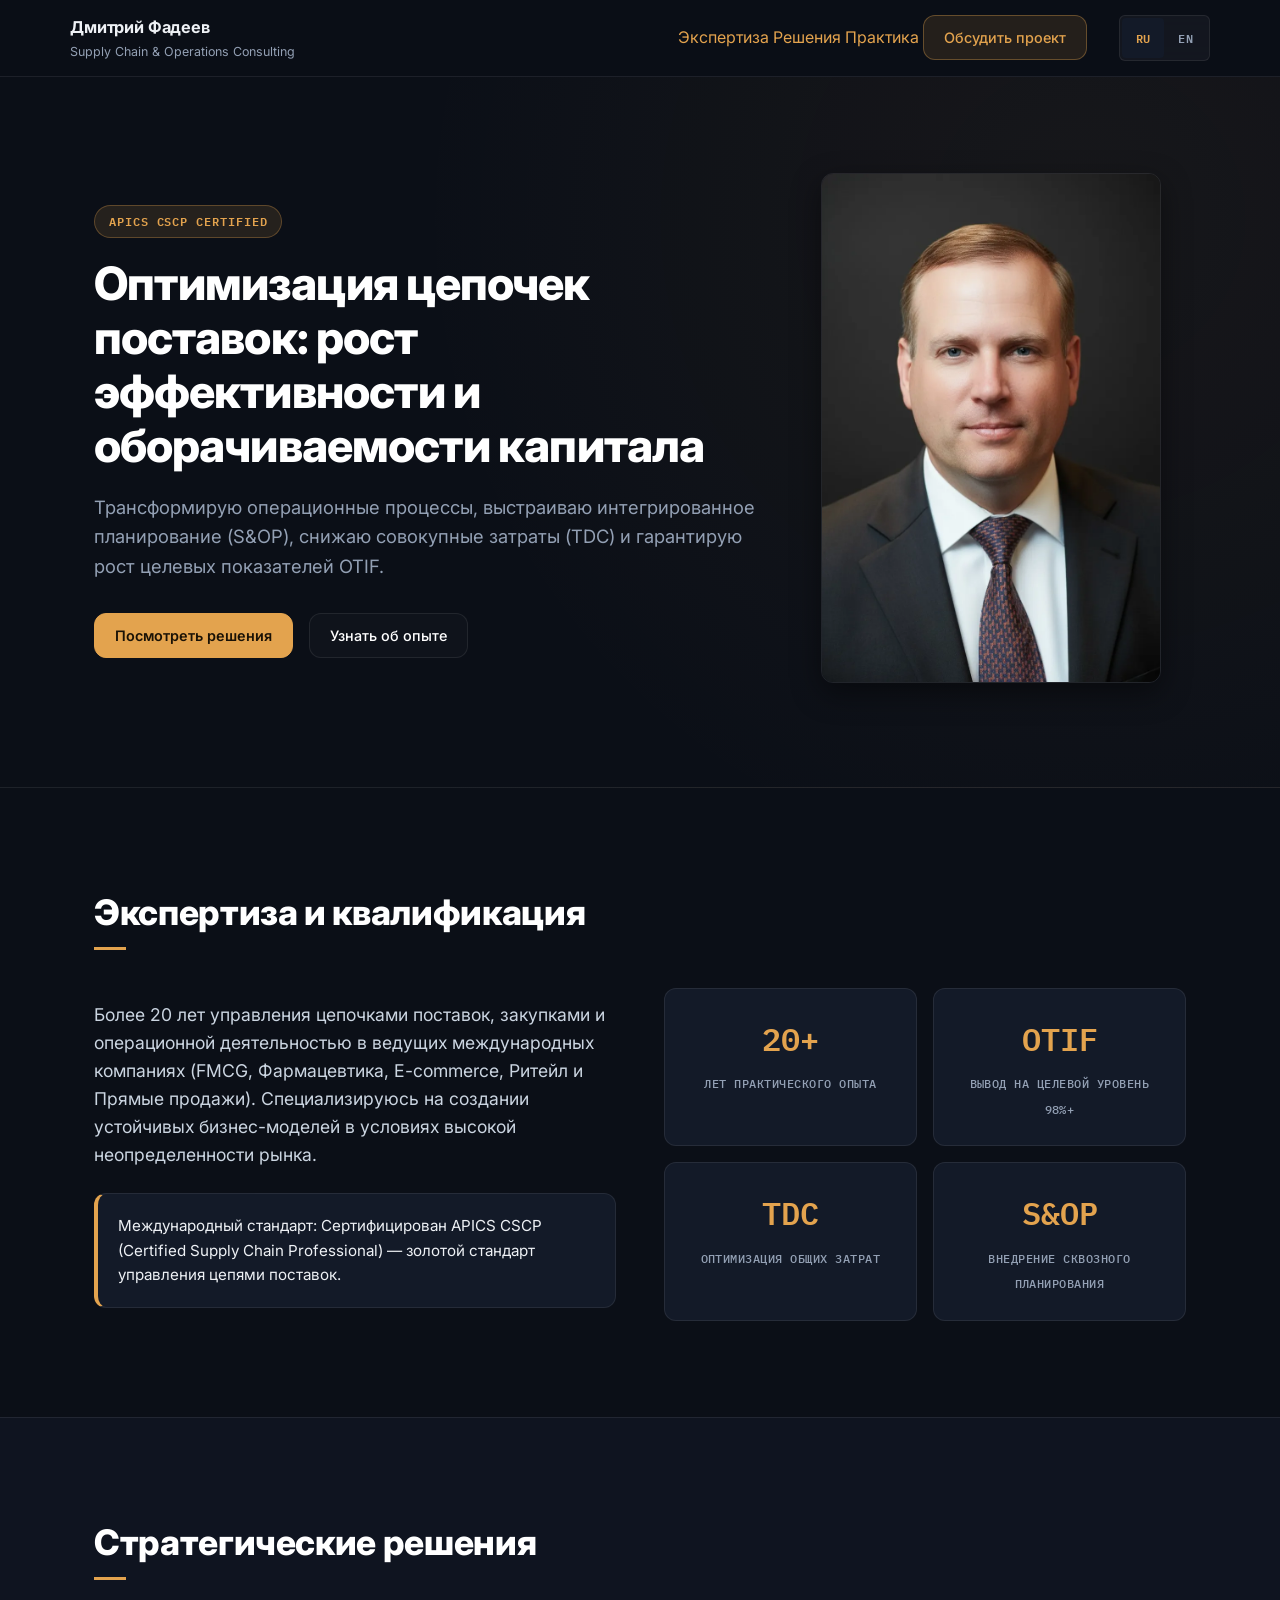
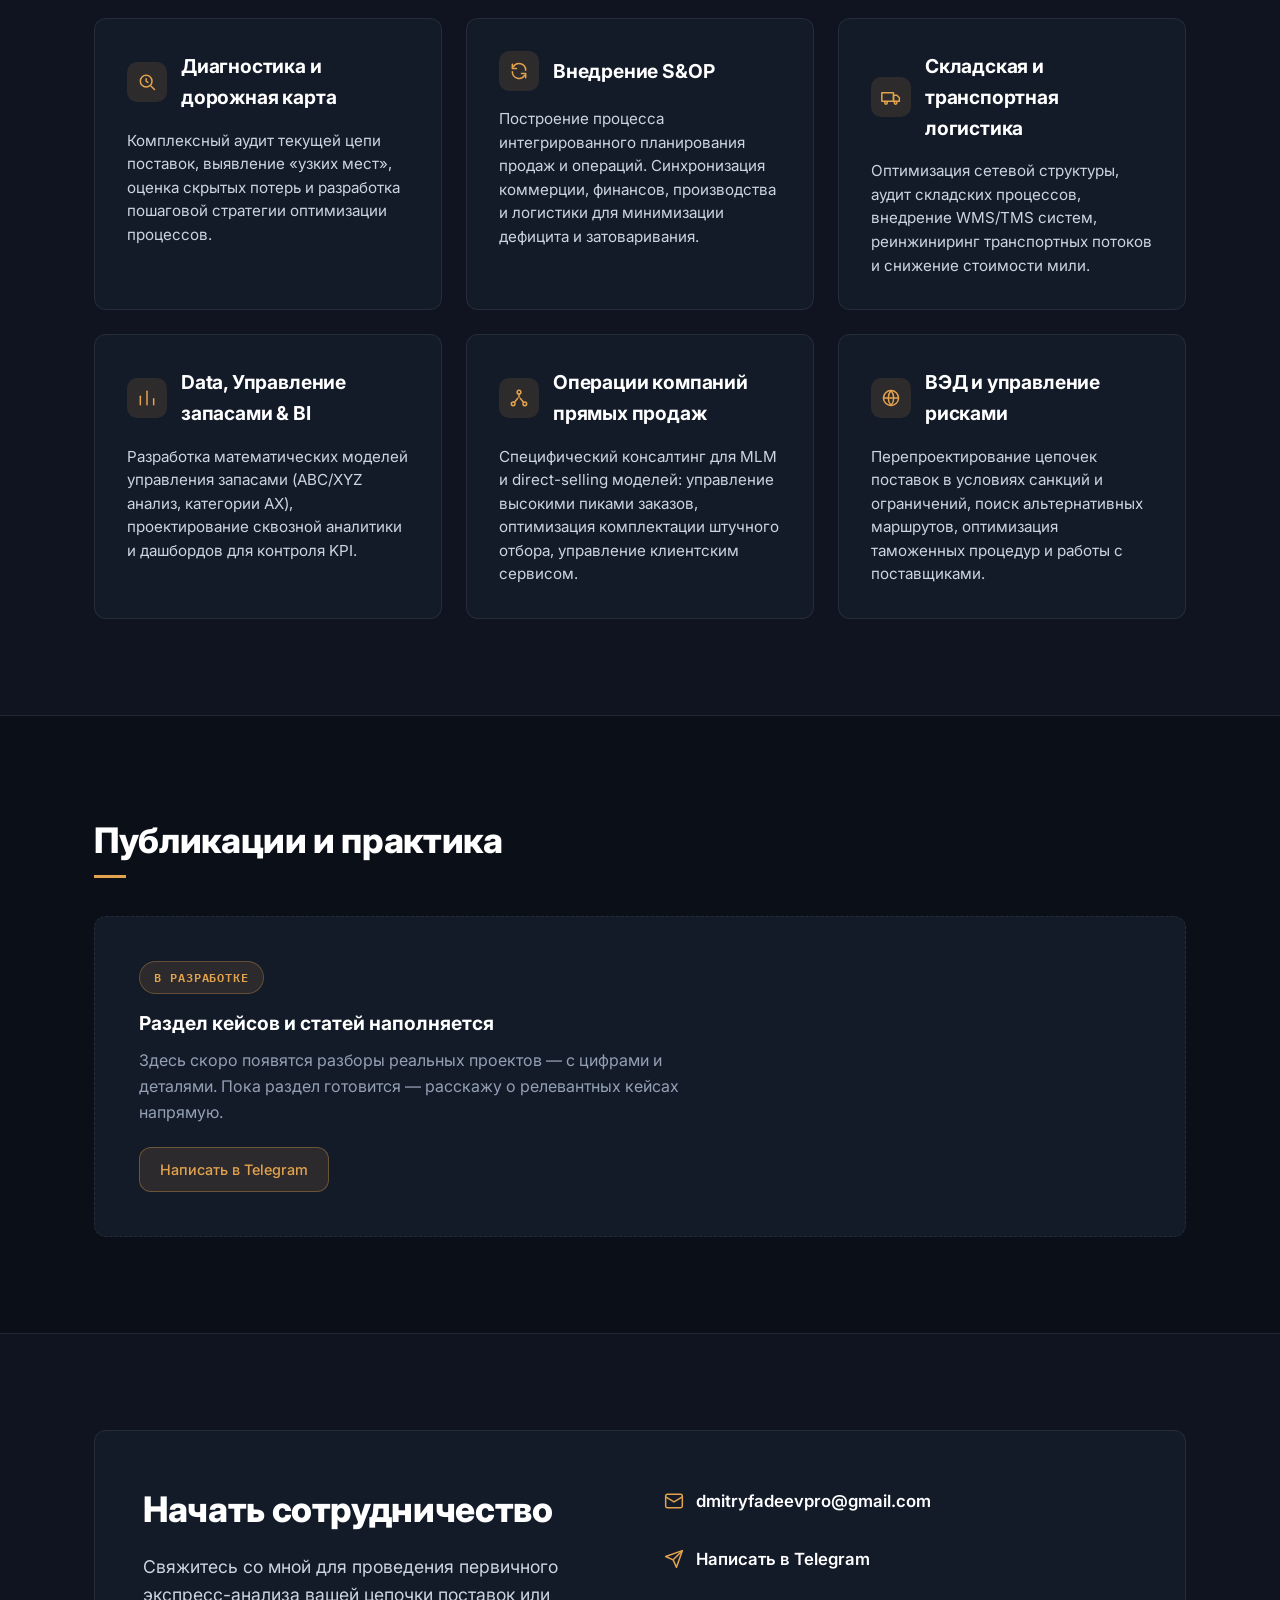
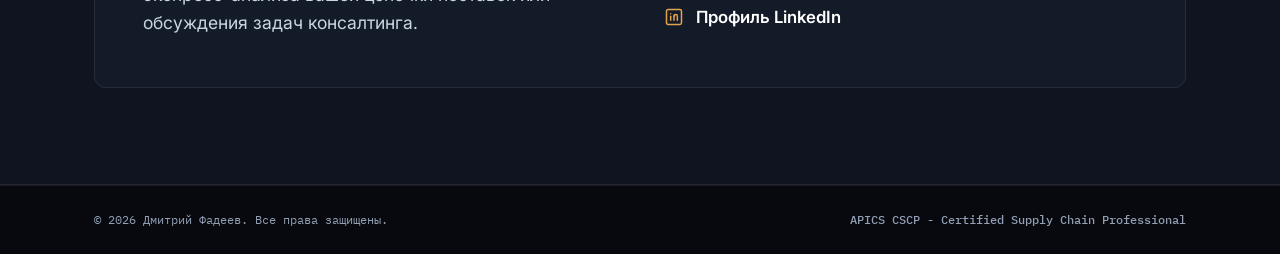
==== commit cb15649f: "Update index.html" ====
--- a/index.html
+++ b/index.html
@@ -223,7 +223,7 @@
         </div>
         <address class="contacts-wrapper">
           <ul class="contacts-list">
-            <li><a href="mailto:fadeevdm@gmail.com"><svg viewBox="0 0 24 24" fill="none" stroke="currentColor" stroke-width="1.8" stroke-linecap="round" stroke-linejoin="round" aria-hidden="true"><rect x="2" y="4" width="20" height="16" rx="2"></rect><path d="m2 7 10 6 10-6"></path></svg> fadeevdm@gmail.com</a></li>
+            <li><a href="mailto:dmitryfadeevpro@gmail.com"><svg viewBox="0 0 24 24" fill="none" stroke="currentColor" stroke-width="1.8" stroke-linecap="round" stroke-linejoin="round" aria-hidden="true"><rect x="2" y="4" width="20" height="16" rx="2"></rect><path d="m2 7 10 6 10-6"></path></svg> dmitryfadeevpro@gmail.com</a></li>
             <li><a href="https://t.me/dmitryfadeevpro" target="_blank" rel="noopener noreferrer"><svg viewBox="0 0 24 24" fill="none" stroke="currentColor" stroke-width="1.8" stroke-linecap="round" stroke-linejoin="round" aria-hidden="true"><path d="M22 2 11 13"></path><path d="M22 2 15 22l-4-9-9-4z"></path></svg> <span data-i18n="contactTg">Написать в Telegram</span></a></li>
             <li><a href="https://www.linkedin.com/in/dmitryfadeev/" target="_blank" rel="noopener noreferrer"><svg viewBox="0 0 24 24" fill="none" stroke="currentColor" stroke-width="1.8" stroke-linecap="round" stroke-linejoin="round" aria-hidden="true"><rect x="3" y="3" width="18" height="18" rx="2"></rect><path d="M8 11v5"></path><path d="M8 8v.01"></path><path d="M12 16v-5"></path><path d="M12 11c0-1.2 1-2 2.2-2s1.8.9 1.8 2v5"></path></svg> <span data-i18n="contactLi">Профиль LinkedIn</span></a></li>
           </ul>
